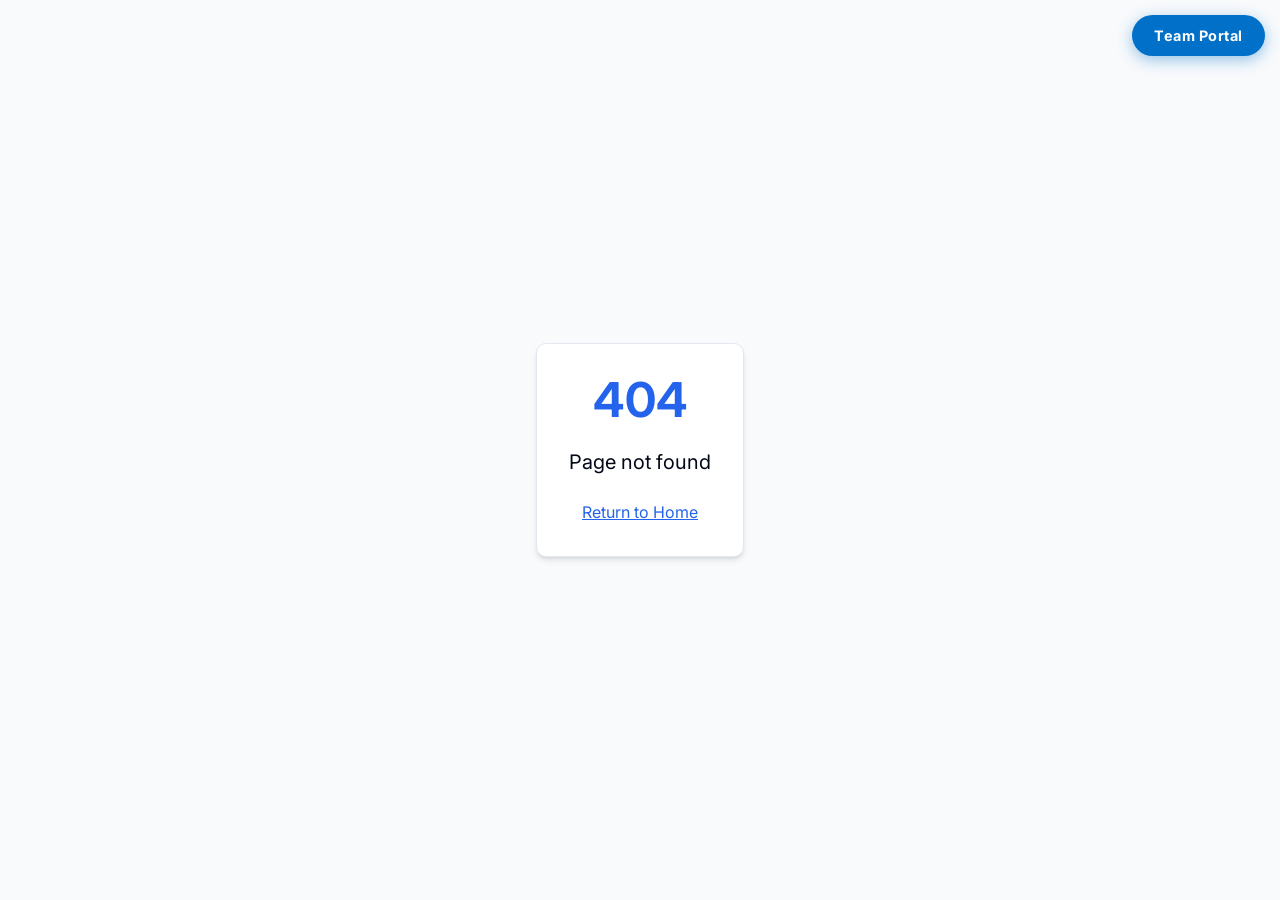
==== index.html @ 318186e8 "fix: Update injectNewFeatures script to be more robust" ====
<!DOCTYPE html>
<html lang="en">

<head>
    <script src="https://static.famous.ai/debug.js"></script>
    <meta charset="UTF-8" />
    <meta name="viewport" content="width=device-width, initial-scale=1.0" />
    <title>Check-iN | AI-Powered Healthcare Assistant & Safety Monitor for Seniors</title>
    <meta name="description"
        content="Check-iN is an AI-powered healthcare assistant designed to support senior citizens in living independently by providing health monitoring and emergency support." />
    <link rel="icon" type="image/svg+xml" href="https://senior-health-guardian.deploypad.app/placeholder.svg" />

    <meta property="og:title" content="Check-iN Health Assistant" />
    <meta property="og:description"
        content="Check-iN is an AI-powered healthcare assistant designed to support senior citizens in living independently by providing health monitoring and emergency support." />
    <meta property="og:type" content="website" />
    <meta property="og:image" content="https://senior-health-guardian.deploypad.app/og.jpg" />

    <meta name="twitter:card" content="summary_large_image" />
    <meta name="twitter:image" content="https://senior-health-guardian.deploypad.app/og.jpg" />

    <!-- Bundled Assets from the updated app -->
    <script type="module" crossorigin
        src="./assets/index-0_XgYowt.js"></script>
    <link rel="stylesheet" crossorigin href="./assets/index-_ycQS4F2.css">
    
    <!-- Custom Pricing Override -->
    <script src="./assets/custom-pricing.js"></script>
    <script src="https://checkout.razorpay.com/v1/checkout.js"></script>
    <script src="./assets/razorpay-integration.js"></script>

    <!-- Accessibility Widget -->
    <script type="text/javascript" src="https://cdn.consentmanager.net/delivery/js/accessibility.min.js" data-acc-accid="a530d56268a4" data-acc-host="delivery.consentmanager.net" data-acc-cdn="cdn.consentmanager.net"></script>

    <style>
        /* Force scrolling for both mobile and desktop */
        html,
        body {
            margin: 0 !important;
            padding: 0 !important;
            overflow: auto !important;
            -webkit-overflow-scrolling: touch !important;
        }

        /* Hide specific elements: gear, Admin, old Privacy Settings */
        .hide-element {
            display: none !important;
            visibility: hidden !important;
            opacity: 0 !important;
            pointer-events: none !important;
        }

        /* Custom Team Portal link (CRM) - moved to extreme right */
        #portal-tab-custom {
            padding: 0.6rem 1.4rem;
            background: #0070c9;
            color: white !important;
            border-radius: 50px;
            font-weight: 700;
            text-decoration: none !important;
            position: fixed;
            top: 15px;
            right: 15px;
            z-index: 2147483647;
            /* Ensure it stays above the SPA layer */
            box-shadow: 0 4px 15px rgba(0, 112, 201, 0.4);
            transition: all 0.2s cubic-bezier(0.4, 0, 0.2, 1);
            display: block !important;
            font-size: 0.9rem;
            letter-spacing: 0.5px;
        }

        #portal-tab-custom:hover {
            background: #005ea6;
            transform: translateY(-2px);
            box-shadow: 0 6px 20px rgba(0, 112, 201, 0.5);
        }

        @media (max-width: 768px) {
            #portal-tab-custom {
                right: 15px;
                top: 80px;
                padding: 0.5rem 1rem;
                font-size: 0.8rem;
            }
        }

        /* Hide the Introductory Price Mustard Band generated by the React app */
        div[class*="from-amber-50"], div[class*="amber-500"] {
            display: none !important;
        }
    </style>
</head>

<body>
    <div id="root"></div>

    <!-- Team Portal points to the CRM (ccrm.html) -->
    <a href="ccrm.html" id="portal-tab-custom">Team Portal</a>

    <script>
        window.__SITE_ID__ = '69923537a592372b8bebdfe6';

        // 1. Legal Footer Injection
        const injectLegalFooter = () => {
            if (!document.getElementById('custom-legal-footer')) {
                const footer = document.createElement('div');
                footer.id = 'custom-legal-footer';
                footer.style.cssText = 'position: relative; width: 100%; background: rgba(15, 23, 42, 0.95); padding: 24px 20px; z-index: 100; display: flex; justify-content: center; align-items: center; gap: 20px; border-top: 1px solid rgba(255, 255, 255, 0.1); flex-wrap: wrap; box-sizing: border-box; font-family: Inter, sans-serif; backdrop-filter: blur(5px); margin-top: 40px;';
                
                const links = [
                    { t: 'Legal:', href: null, col: '#94a3b8' },
                    { t: 'Privacy Policy', href: 'privacy.html' },
                    { t: 'Terms of Service', href: 'https://drive.google.com/file/d/15dinH7ljCb8FooHwvIpQXrE9MdouHgz1/view?usp=sharing' },
                    { t: 'Delete Account', href: 'delete-account.html' },
                    { t: 'FAQ\'s', href: 'https://docs.google.com/document/d/1SRFPSK-cVkENgcPIJyO5ZUVoVhuf8VEL/edit' }
                ];
                
                links.forEach(l => {
                    const el = document.createElement(l.href ? 'a' : 'span');
                    el.textContent = l.t;
                    el.style.cssText = `color: ${l.col || '#38bdf8'}; font-weight: ${l.href ? '500' : '600'}; font-size: 0.9rem; text-decoration: none;`;
                    if (l.href) {
                        el.href = l.href;
                        el.target = '_blank';
                        el.style.transition = 'color 0.2s';
                    }
                    footer.appendChild(el);
                });
                
                document.body.appendChild(footer);
            }
        };

        // 2. Safely Inject Custom Pricing Overlay using specific targeting
        const injectPricingOverlay = () => {
            const pricingSection = document.getElementById('pricing');
            if (pricingSection && pricingSection.style.opacity !== '0') {
                pricingSection.style.opacity = '0';
                pricingSection.style.pointerEvents = 'none';

                let overlay = document.getElementById('marketing-pricing-overlay');
                if (!overlay) {
                    overlay = document.createElement('div');
                    overlay.id = 'marketing-pricing-overlay';
                    overlay.innerHTML = window.__CUSTOM_PRICING_HTML__;
                    overlay.style.position = 'absolute';
                    overlay.style.width = '100%';
                    overlay.style.left = '0';
                    overlay.style.zIndex = '50';
                    document.body.appendChild(overlay);
                }

                const rect = pricingSection.getBoundingClientRect();
                overlay.style.top = (rect.top + window.scrollY) + 'px';
                if (overlay.offsetHeight > 0) pricingSection.style.height = overlay.offsetHeight + 'px';
            }
        // 3. Inject New Features dynamically
        const injectNewFeatures = () => {
            const featuresSection = document.getElementById('features');
            if (!featuresSection || document.getElementById('custom-features-injected')) return;

            // Find all div elements in the section that have a class string containing 'grid' or 'flex'.
            const containers = Array.from(featuresSection.querySelectorAll('div')).filter(el => 
                el.className && typeof el.className === 'string' && 
                (el.className.includes('grid') || el.className.includes('flex')) && 
                el.children.length > 2
            );
            
            if (containers.length > 0) {
                const container = containers[containers.length - 1]; // innermost container with multiple children
                const card = container.children[0];

                if (card) {
                    // 1. Diagnostics Feature
                    const diagCard = card.cloneNode(true);
                    diagCard.id = 'custom-features-injected';
                    
                    const textElements = Array.from(diagCard.querySelectorAll('*')).filter(el => 
                        el.children.length === 0 && el.textContent.trim().length > 0 && !el.tagName.toLowerCase().includes('svg') && !el.tagName.toLowerCase().includes('path')
                    );
                    
                    if (textElements.length >= 1) textElements[0].textContent = 'At-Home Diagnostics';
                    if (textElements.length >= 2) textElements[1].textContent = 'Convenient at-home diagnostic services including lab tests and sample collection.';
                    
                    const diagSvgContainer = diagCard.querySelector('svg') ? diagCard.querySelector('svg').parentElement : null;
                    if (diagSvgContainer) {
                        diagSvgContainer.innerHTML = '<svg xmlns="http://www.w3.org/2000/svg" width="24" height="24" viewBox="0 0 24 24" fill="none" stroke="currentColor" stroke-width="2" stroke-linecap="round" stroke-linejoin="round"><path d="M10 2v7.527a2 2 0 0 1-.211.896L4.72 20.55a2 2 0 0 0 1.8 2.95h10.96a2 2 0 0 0 1.8-2.95l-5.068-10.127A2 2 0 0 1 14 9.527V2"/><path d="M8.5 2h7"/><path d="M7 16h10"/></svg>';
                    }
                    container.appendChild(diagCard);

                    // 2. Blood Bank Feature
                    const bloodCard = card.cloneNode(true);
                    const bTextElements = Array.from(bloodCard.querySelectorAll('*')).filter(el => 
                        el.children.length === 0 && el.textContent.trim().length > 0 && !el.tagName.toLowerCase().includes('svg') && !el.tagName.toLowerCase().includes('path')
                    );
                    
                    if (bTextElements.length >= 1) bTextElements[0].textContent = 'Local Blood Banks';
                    if (bTextElements.length >= 2) bTextElements[1].textContent = 'Search and locate nearby blood banks within 5kms of your location instantly during emergencies.';
                    
                    const bloodSvgContainer = bloodCard.querySelector('svg') ? bloodCard.querySelector('svg').parentElement : null;
                    if (bloodSvgContainer) {
                        bloodSvgContainer.innerHTML = '<svg xmlns="http://www.w3.org/2000/svg" width="24" height="24" viewBox="0 0 24 24" fill="none" stroke="currentColor" stroke-width="2" stroke-linecap="round" stroke-linejoin="round"><path d="M12 22a7 7 0 0 0 7-7c0-2-1-3.9-3-5.5s-3.5-4-4-6.5c-.5 2.5-2 4.9-4 6.5C6 11.1 5 13 5 15a7 7 0 0 0 7 7z"/></svg>';
                    }
                    container.appendChild(bloodCard);
                }
            }
        };

        // Initialize Observer to replace polling
        const observer = new MutationObserver(() => {
            if (document.getElementById('pricing')) injectPricingOverlay();
            if (document.getElementById('features')) injectNewFeatures();
            injectLegalFooter();
        });
        observer.observe(document.body, { childList: true, subtree: true });

        // On Load guarantees
        window.addEventListener('load', () => {
            injectPricingOverlay();
            injectNewFeatures();
            injectLegalFooter();
        });

        // 3. Global Click Interceptor for Smooth Scroll & Forms
        document.addEventListener('click', (e) => {
            const target = e.target.closest('a, button, span, p, div');
            if (!target || !target.textContent) return;
            
            const text = target.textContent.trim().toLowerCase();
            const isClickable = window.getComputedStyle(target).cursor === 'pointer' || target.tagName === 'A' || target.tagName === 'BUTTON';
            
            if (isClickable && (text === 'contact us' || text === 'get in touch')) {
                e.preventDefault();
                const headers = document.querySelectorAll('h1, h2, h3, h4, div, span, p');
                for (let h of headers) {
                    const txt = h.textContent.trim().toLowerCase();
                    if (txt === 'get in touch' || txt === "we'd love to hear from you") {
                        const section = h.closest('section');
                        if (section) section.scrollIntoView({ behavior: 'smooth', block: 'start' });
                        return;
                    }
                }
            }

            if (isClickable && (text === 'send message' || text === 'notify me')) {
                e.preventDefault();
                
                const container = target.closest('form') || target.closest('div[class*="mt-"]') || target.closest('section') || document;
                const inputs = container.querySelectorAll('input, document, textarea');
                
            if (isClickable && (text === 'send message' || text === 'notify me')) {
                e.preventDefault();
                
                const container = target.closest('form') || target.closest('div[class*="mt-"]') || target.closest('section') || document;
                const inputs = container.querySelectorAll('input, document, textarea');
                
                let extractedEmail = '';
                let extractedName = '';
                let extractedPhone = '';
                let extractedMessage = '';
                let hasData = false;

                inputs.forEach(input => {
                    const nameAttr = (input.getAttribute('placeholder') || input.name || '').toLowerCase();
                    const val = input.value;
                    if (val) hasData = true;
                    
                    if (nameAttr.includes('email') || input.type === 'email') extractedEmail = val;
                    else if (nameAttr.includes('name')) extractedName = val;
                    else if (nameAttr.includes('phone') || input.type === 'tel') extractedPhone = val;
                    else if (nameAttr.includes('message') || input.tagName === 'TEXTAREA') extractedMessage = val;
                });

                if (!hasData) return; // Prevent empty submissions

                const originalText = target.textContent;
                target.textContent = text === 'send message' ? 'Sending...' : 'Registering...';
                target.style.pointerEvents = 'none';
                target.style.opacity = '0.7';

                const SUPABASE_URL = "https://magnrdegcegxdtgapyez.supabase.co";
                const ANON_KEY = "eyJhbGciOiJIUzI1NiIsInR5cCI6IkpXVCJ9.eyJpc3MiOiJzdXBhYmFzZSIsInJlZiI6Im1hZ25yZGVnY2VneGR0Z2FweWV6Iiwicm9sZSI6ImFub24iLCJpYXQiOjE3NzM4NTI5MTYsImV4cCI6MjA4OTQyODkxNn0.GEsHJs4uD-UVrdlgepE6nbjZBmjDICGZ4sR6a3zMv48";
                
                // Route dynamically based on the button pushed
                const isContactForm = text === 'send message';
                const endpoint = `${SUPABASE_URL}/rest/v1/${isContactForm ? 'contact_submissions' : 'premium_plus_waitlist'}`;
                
                let payload = {};
                if (isContactForm) {
                    payload = {
                        full_name: extractedName || 'Web Visitor',
                        email: extractedEmail || 'no-email@provided.com',
                        phone: extractedPhone || null,
                        subject: 'Inquiry from Futurewave.in',
                        message: extractedMessage || 'No message provided',
                        source: 'web-landing-page'
                    };
                } else {
                    payload = {
                        email: extractedEmail,
                        full_name: extractedName || 'Web User',
                        phone: extractedPhone || null,
                        source: 'web-landing-page'
                    };
                }

                fetch(endpoint, {
                    method: 'POST',
                    headers: {
                        'apikey': ANON_KEY,
                        'Authorization': `Bearer ${ANON_KEY}`,
                        'Content-Type': 'application/json',
                        'Prefer': 'return=minimal'
                    },
                    body: JSON.stringify(payload)
                }).then(response => {
                    if (response.ok || response.status === 409) { 
                        target.textContent = isContactForm ? 'Message Sent!' : 'Successfully Registered!';
                        target.style.backgroundColor = '#10b981'; // Tailwind Emerald 500
                        target.style.color = 'white';
                        target.style.opacity = '1';
                        inputs.forEach(i => i.value = ''); // clear form
                        setTimeout(() => {
                            target.textContent = originalText;
                            target.style.pointerEvents = 'auto';
                            target.style.backgroundColor = ''; 
                            target.style.color = '';
                        }, 4000);
                    } else {
                        throw new Error(`DB Error: ${response.status}`);
                    }
                }).catch(err => {
                    console.error('Database insertion error', err);
                    target.textContent = 'Server Error. Try Again.';
                    setTimeout(() => {
                        target.textContent = originalText;
                        target.style.pointerEvents = 'auto';
                        target.style.opacity = '1';
                    }, 2000);
                });
            }
            }
        });
    </script>
    <script src="https://static.famous.ai/events.js"></script>
</body>

</html>
---- assets/index-_ycQS4F2.css ----
@import"https://fonts.googleapis.com/css2?family=Inter:wght@400;500;600;700&family=JetBrains+Mono:wght@400;500;600&display=swap";*,:before,:after{--tw-border-spacing-x: 0;--tw-border-spacing-y: 0;--tw-translate-x: 0;--tw-translate-y: 0;--tw-rotate: 0;--tw-skew-x: 0;--tw-skew-y: 0;--tw-scale-x: 1;--tw-scale-y: 1;--tw-pan-x: ;--tw-pan-y: ;--tw-pinch-zoom: ;--tw-scroll-snap-strictness: proximity;--tw-gradient-from-position: ;--tw-gradient-via-position: ;--tw-gradient-to-position: ;--tw-ordinal: ;--tw-slashed-zero: ;--tw-numeric-figure: ;--tw-numeric-spacing: ;--tw-numeric-fraction: ;--tw-ring-inset: ;--tw-ring-offset-width: 0px;--tw-ring-offset-color: #fff;--tw-ring-color: rgb(59 130 246 / .5);--tw-ring-offset-shadow: 0 0 #0000;--tw-ring-shadow: 0 0 #0000;--tw-shadow: 0 0 #0000;--tw-shadow-colored: 0 0 #0000;--tw-blur: ;--tw-brightness: ;--tw-contrast: ;--tw-grayscale: ;--tw-hue-rotate: ;--tw-invert: ;--tw-saturate: ;--tw-sepia: ;--tw-drop-shadow: ;--tw-backdrop-blur: ;--tw-backdrop-brightness: ;--tw-backdrop-contrast: ;--tw-backdrop-grayscale: ;--tw-backdrop-hue-rotate: ;--tw-backdrop-invert: ;--tw-backdrop-opacity: ;--tw-backdrop-saturate: ;--tw-backdrop-sepia: ;--tw-contain-size: ;--tw-contain-layout: ;--tw-contain-paint: ;--tw-contain-style: }::backdrop{--tw-border-spacing-x: 0;--tw-border-spacing-y: 0;--tw-translate-x: 0;--tw-translate-y: 0;--tw-rotate: 0;--tw-skew-x: 0;--tw-skew-y: 0;--tw-scale-x: 1;--tw-scale-y: 1;--tw-pan-x: ;--tw-pan-y: ;--tw-pinch-zoom: ;--tw-scroll-snap-strictness: proximity;--tw-gradient-from-position: ;--tw-gradient-via-position: ;--tw-gradient-to-position: ;--tw-ordinal: ;--tw-slashed-zero: ;--tw-numeric-figure: ;--tw-numeric-spacing: ;--tw-numeric-fraction: ;--tw-ring-inset: ;--tw-ring-offset-width: 0px;--tw-ring-offset-color: #fff;--tw-ring-color: rgb(59 130 246 / .5);--tw-ring-offset-shadow: 0 0 #0000;--tw-ring-shadow: 0 0 #0000;--tw-shadow: 0 0 #0000;--tw-shadow-colored: 0 0 #0000;--tw-blur: ;--tw-brightness: ;--tw-contrast: ;--tw-grayscale: ;--tw-hue-rotate: ;--tw-invert: ;--tw-saturate: ;--tw-sepia: ;--tw-drop-shadow: ;--tw-backdrop-blur: ;--tw-backdrop-brightness: ;--tw-backdrop-contrast: ;--tw-backdrop-grayscale: ;--tw-backdrop-hue-rotate: ;--tw-backdrop-invert: ;--tw-backdrop-opacity: ;--tw-backdrop-saturate: ;--tw-backdrop-sepia: ;--tw-contain-size: ;--tw-contain-layout: ;--tw-contain-paint: ;--tw-contain-style: }*,:before,:after{box-sizing:border-box;border-width:0;border-style:solid;border-color:#e5e7eb}:before,:after{--tw-content: ""}html,:host{line-height:1.5;-webkit-text-size-adjust:100%;-moz-tab-size:4;-o-tab-size:4;tab-size:4;font-family:Inter,sans-serif;font-feature-settings:normal;font-variation-settings:normal;-webkit-tap-highlight-color:transparent}body{margin:0;line-height:inherit}hr{height:0;color:inherit;border-top-width:1px}abbr:where([title]){-webkit-text-decoration:underline dotted;text-decoration:underline dotted}h1,h2,h3,h4,h5,h6{font-size:inherit;font-weight:inherit}a{color:inherit;text-decoration:inherit}b,strong{font-weight:bolder}code,kbd,samp,pre{font-family:JetBrains Mono,monospace;font-feature-settings:normal;font-variation-settings:normal;font-size:1em}small{font-size:80%}sub,sup{font-size:75%;line-height:0;position:relative;vertical-align:baseline}sub{bottom:-.25em}sup{top:-.5em}table{text-indent:0;border-color:inherit;border-collapse:collapse}button,input,optgroup,select,textarea{font-family:inherit;font-feature-settings:inherit;font-variation-settings:inherit;font-size:100%;font-weight:inherit;line-height:inherit;letter-spacing:inherit;color:inherit;margin:0;padding:0}button,select{text-transform:none}button,input:where([type=button]),input:where([type=reset]),input:where([type=submit]){-webkit-appearance:button;background-color:transparent;background-image:none}:-moz-focusring{outline:auto}:-moz-ui-invalid{box-shadow:none}progress{vertical-align:baseline}::-webkit-inner-spin-button,::-webkit-outer-spin-button{height:auto}[type=search]{-webkit-appearance:textfield;outline-offset:-2px}::-webkit-search-decoration{-webkit-appearance:none}::-webkit-file-upload-button{-webkit-appearance:button;font:inherit}summary{display:list-item}blockquote,dl,dd,h1,h2,h3,h4,h5,h6,hr,figure,p,pre{margin:0}fieldset{margin:0;padding:0}legend{padding:0}ol,ul,menu{list-style:none;margin:0;padding:0}dialog{padding:0}textarea{resize:vertical}input::-moz-placeholder,textarea::-moz-placeholder{opacity:1;color:#9ca3af}input::placeholder,textarea::placeholder{opacity:1;color:#9ca3af}button,[role=button]{cursor:pointer}:disabled{cursor:default}img,svg,video,canvas,audio,iframe,embed,object{display:block;vertical-align:middle}img,video{max-width:100%;height:auto}[hidden]:where(:not([hidden=until-found])){display:none}:root{--background: 210 40% 98%;--foreground: 222.2 84% 4.9%;--card: 0 0% 100%;--card-foreground: 222.2 84% 4.9%;--popover: 0 0% 100%;--popover-foreground: 222.2 84% 4.9%;--primary: 221 83% 53%;--primary-foreground: 210 40% 98%;--secondary: 210 40% 96.1%;--secondary-foreground: 222.2 47.4% 11.2%;--muted: 210 40% 96.1%;--muted-foreground: 215.4 16.3% 46.9%;--accent: 210 40% 96.1%;--accent-foreground: 222.2 47.4% 11.2%;--destructive: 0 84.2% 60.2%;--destructive-foreground: 210 40% 98%;--border: 214.3 31.8% 91.4%;--input: 214.3 31.8% 91.4%;--ring: 221 83% 53%;--radius: .5rem;--sidebar-background: 220 23% 95%;--sidebar-foreground: 215 25% 27%;--sidebar-primary: 221 83% 53%;--sidebar-primary-foreground: 0 0% 100%;--sidebar-accent: 220 14% 90%;--sidebar-accent-foreground: 215 25% 27%;--sidebar-border: 220 13% 91%;--sidebar-ring: 221 83% 53%}.dark{--background: 222.2 84% 4.9%;--foreground: 210 40% 98%;--card: 222.2 84% 4.9%;--card-foreground: 210 40% 98%;--popover: 222.2 84% 4.9%;--popover-foreground: 210 40% 98%;--primary: 217.2 91.2% 59.8%;--primary-foreground: 222.2 47.4% 11.2%;--secondary: 217.2 32.6% 17.5%;--secondary-foreground: 210 40% 98%;--muted: 217.2 32.6% 17.5%;--muted-foreground: 215 20.2% 65.1%;--accent: 217.2 32.6% 17.5%;--accent-foreground: 210 40% 98%;--destructive: 0 62.8% 30.6%;--destructive-foreground: 210 40% 98%;--border: 217.2 32.6% 17.5%;--input: 217.2 32.6% 17.5%;--ring: 224.3 76.3% 48%;--sidebar-background: 215 28% 17%;--sidebar-foreground: 210 40% 98%;--sidebar-primary: 217.2 91.2% 59.8%;--sidebar-primary-foreground: 0 0% 100%;--sidebar-accent: 215 25% 27%;--sidebar-accent-foreground: 210 40% 98%;--sidebar-border: 215 25% 27%;--sidebar-ring: 217.2 91.2% 59.8%}*{border-color:hsl(var(--border))}body{background-color:hsl(var(--background));font-family:Inter,sans-serif;color:hsl(var(--foreground))}body:is(.dark *){background-color:hsl(var(--background));color:hsl(var(--foreground))}pre,code{font-family:JetBrains Mono,monospace}.sr-only{position:absolute;width:1px;height:1px;padding:0;margin:-1px;overflow:hidden;clip:rect(0,0,0,0);white-space:nowrap;border-width:0}.pointer-events-none{pointer-events:none}.pointer-events-auto{pointer-events:auto}.\!visible{visibility:visible!important}.visible{visibility:visible}.invisible{visibility:hidden}.static{position:static}.fixed{position:fixed}.absolute{position:absolute}.relative{position:relative}.sticky{position:sticky}.inset-0{top:0;right:0;bottom:0;left:0}.inset-x-0{left:0;right:0}.inset-y-0{top:0;bottom:0}.-bottom-0\.5{bottom:-.125rem}.-bottom-12{bottom:-3rem}.-bottom-4{bottom:-1rem}.-bottom-6{bottom:-1.5rem}.-left-12{left:-3rem}.-left-4{left:-1rem}.-right-0\.5{right:-.125rem}.-right-1{right:-.25rem}.-right-12{right:-3rem}.-right-4{right:-1rem}.-top-1{top:-.25rem}.-top-12{top:-3rem}.-top-4{top:-1rem}.bottom-0{bottom:0}.bottom-10{bottom:2.5rem}.bottom-12{bottom:3rem}.bottom-16{bottom:4rem}.bottom-40{bottom:10rem}.bottom-6{bottom:1.5rem}.bottom-8{bottom:2rem}.bottom-full{bottom:100%}.left-0{left:0}.left-1{left:.25rem}.left-1\/2{left:50%}.left-10{left:2.5rem}.left-2{left:.5rem}.left-3{left:.75rem}.left-4{left:1rem}.left-6{left:1.5rem}.left-\[50\%\]{left:50%}.right-0{right:0}.right-1{right:.25rem}.right-10{right:2.5rem}.right-2{right:.5rem}.right-2\.5{right:.625rem}.right-20{right:5rem}.right-3{right:.75rem}.right-32{right:8rem}.right-4{right:1rem}.right-5{right:1.25rem}.right-6{right:1.5rem}.top-0{top:0}.top-1\.5{top:.375rem}.top-1\/2{top:50%}.top-2{top:.5rem}.top-2\.5{top:.625rem}.top-3\.5{top:.875rem}.top-32{top:8rem}.top-4{top:1rem}.top-8{top:2rem}.top-\[1px\]{top:1px}.top-\[50\%\]{top:50%}.top-\[60\%\]{top:60%}.top-full{top:100%}.z-10{z-index:10}.z-20{z-index:20}.z-50{z-index:50}.z-\[100\]{z-index:100}.z-\[1\]{z-index:1}.z-\[60\]{z-index:60}.order-1{order:1}.order-2{order:2}.col-span-2{grid-column:span 2 / span 2}.-mx-1{margin-left:-.25rem;margin-right:-.25rem}.mx-2{margin-left:.5rem;margin-right:.5rem}.mx-3\.5{margin-left:.875rem;margin-right:.875rem}.mx-auto{margin-left:auto;margin-right:auto}.my-0\.5{margin-top:.125rem;margin-bottom:.125rem}.my-1{margin-top:.25rem;margin-bottom:.25rem}.-ml-4{margin-left:-1rem}.-mt-0\.5{margin-top:-.125rem}.-mt-1{margin-top:-.25rem}.-mt-2{margin-top:-.5rem}.-mt-4{margin-top:-1rem}.mb-0\.5{margin-bottom:.125rem}.mb-1{margin-bottom:.25rem}.mb-1\.5{margin-bottom:.375rem}.mb-10{margin-bottom:2.5rem}.mb-12{margin-bottom:3rem}.mb-16{margin-bottom:4rem}.mb-2{margin-bottom:.5rem}.mb-2\.5{margin-bottom:.625rem}.mb-3{margin-bottom:.75rem}.mb-4{margin-bottom:1rem}.mb-6{margin-bottom:1.5rem}.mb-8{margin-bottom:2rem}.ml-1{margin-left:.25rem}.ml-10{margin-left:2.5rem}.ml-auto{margin-left:auto}.mr-2{margin-right:.5rem}.mt-0\.5{margin-top:.125rem}.mt-1{margin-top:.25rem}.mt-1\.5{margin-top:.375rem}.mt-10{margin-top:2.5rem}.mt-12{margin-top:3rem}.mt-16{margin-top:4rem}.mt-2{margin-top:.5rem}.mt-20{margin-top:5rem}.mt-24{margin-top:6rem}.mt-3{margin-top:.75rem}.mt-4{margin-top:1rem}.mt-5{margin-top:1.25rem}.mt-8{margin-top:2rem}.mt-auto{margin-top:auto}.block{display:block}.flex{display:flex}.inline-flex{display:inline-flex}.table{display:table}.grid{display:grid}.hidden{display:none}.aspect-square{aspect-ratio:1 / 1}.aspect-video{aspect-ratio:16 / 9}.size-4{width:1rem;height:1rem}.h-0{height:0px}.h-1\.5{height:.375rem}.h-10{height:2.5rem}.h-11{height:2.75rem}.h-12{height:3rem}.h-14{height:3.5rem}.h-16{height:4rem}.h-2{height:.5rem}.h-2\.5{height:.625rem}.h-20{height:5rem}.h-3{height:.75rem}.h-3\.5{height:.875rem}.h-4{height:1rem}.h-48{height:12rem}.h-5{height:1.25rem}.h-56{height:14rem}.h-6{height:1.5rem}.h-64{height:16rem}.h-7{height:1.75rem}.h-72{height:18rem}.h-8{height:2rem}.h-80{height:20rem}.h-9{height:2.25rem}.h-96{height:24rem}.h-\[1px\]{height:1px}.h-\[560px\]{height:560px}.h-\[var\(--radix-navigation-menu-viewport-height\)\]{height:var(--radix-navigation-menu-viewport-height)}.h-\[var\(--radix-select-trigger-height\)\]{height:var(--radix-select-trigger-height)}.h-auto{height:auto}.h-full{height:100%}.h-px{height:1px}.max-h-96{max-height:24rem}.max-h-\[300px\]{max-height:300px}.max-h-screen{max-height:100vh}.min-h-\[80px\]{min-height:80px}.min-h-screen{min-height:100vh}.min-h-svh{min-height:100svh}.w-0{width:0px}.w-1{width:.25rem}.w-1\.5{width:.375rem}.w-10{width:2.5rem}.w-11{width:2.75rem}.w-12{width:3rem}.w-14{width:3.5rem}.w-16{width:4rem}.w-2{width:.5rem}.w-2\.5{width:.625rem}.w-20{width:5rem}.w-3{width:.75rem}.w-3\.5{width:.875rem}.w-3\/4{width:75%}.w-4{width:1rem}.w-48{width:12rem}.w-5{width:1.25rem}.w-56{width:14rem}.w-6{width:1.5rem}.w-64{width:16rem}.w-7{width:1.75rem}.w-72{width:18rem}.w-8{width:2rem}.w-80{width:20rem}.w-9{width:2.25rem}.w-96{width:24rem}.w-\[100px\]{width:100px}.w-\[1px\]{width:1px}.w-\[380px\]{width:380px}.w-auto{width:auto}.w-full{width:100%}.w-max{width:-moz-max-content;width:max-content}.w-px{width:1px}.min-w-0{min-width:0px}.min-w-5{min-width:1.25rem}.min-w-\[12rem\]{min-width:12rem}.min-w-\[8rem\]{min-width:8rem}.min-w-\[var\(--radix-select-trigger-width\)\]{min-width:var(--radix-select-trigger-width)}.max-w-2xl{max-width:42rem}.max-w-3xl{max-width:48rem}.max-w-4xl{max-width:56rem}.max-w-5xl{max-width:64rem}.max-w-7xl{max-width:80rem}.max-w-\[--skeleton-width\]{max-width:var(--skeleton-width)}.max-w-\[200px\]{max-width:200px}.max-w-\[75\%\]{max-width:75%}.max-w-lg{max-width:32rem}.max-w-max{max-width:-moz-max-content;max-width:max-content}.max-w-md{max-width:28rem}.max-w-xl{max-width:36rem}.max-w-xs{max-width:20rem}.flex-1{flex:1 1 0%}.flex-shrink-0,.shrink-0{flex-shrink:0}.grow{flex-grow:1}.grow-0{flex-grow:0}.basis-full{flex-basis:100%}.caption-bottom{caption-side:bottom}.border-collapse{border-collapse:collapse}.-translate-x-1\/2{--tw-translate-x: -50%;transform:translate(var(--tw-translate-x),var(--tw-translate-y)) rotate(var(--tw-rotate)) skew(var(--tw-skew-x)) skewY(var(--tw-skew-y)) scaleX(var(--tw-scale-x)) scaleY(var(--tw-scale-y))}.-translate-x-px{--tw-translate-x: -1px;transform:translate(var(--tw-translate-x),var(--tw-translate-y)) rotate(var(--tw-rotate)) skew(var(--tw-skew-x)) skewY(var(--tw-skew-y)) scaleX(var(--tw-scale-x)) scaleY(var(--tw-scale-y))}.-translate-y-1\/2{--tw-translate-y: -50%;transform:translate(var(--tw-translate-x),var(--tw-translate-y)) rotate(var(--tw-rotate)) skew(var(--tw-skew-x)) skewY(var(--tw-skew-y)) scaleX(var(--tw-scale-x)) scaleY(var(--tw-scale-y))}.translate-x-1\/2{--tw-translate-x: 50%;transform:translate(var(--tw-translate-x),var(--tw-translate-y)) rotate(var(--tw-rotate)) skew(var(--tw-skew-x)) skewY(var(--tw-skew-y)) scaleX(var(--tw-scale-x)) scaleY(var(--tw-scale-y))}.translate-x-1\/3{--tw-translate-x: 33.333333%;transform:translate(var(--tw-translate-x),var(--tw-translate-y)) rotate(var(--tw-rotate)) skew(var(--tw-skew-x)) skewY(var(--tw-skew-y)) scaleX(var(--tw-scale-x)) scaleY(var(--tw-scale-y))}.translate-x-\[-50\%\]{--tw-translate-x: -50%;transform:translate(var(--tw-translate-x),var(--tw-translate-y)) rotate(var(--tw-rotate)) skew(var(--tw-skew-x)) skewY(var(--tw-skew-y)) scaleX(var(--tw-scale-x)) scaleY(var(--tw-scale-y))}.translate-x-px{--tw-translate-x: 1px;transform:translate(var(--tw-translate-x),var(--tw-translate-y)) rotate(var(--tw-rotate)) skew(var(--tw-skew-x)) skewY(var(--tw-skew-y)) scaleX(var(--tw-scale-x)) scaleY(var(--tw-scale-y))}.translate-y-1\/2{--tw-translate-y: 50%;transform:translate(var(--tw-translate-x),var(--tw-translate-y)) rotate(var(--tw-rotate)) skew(var(--tw-skew-x)) skewY(var(--tw-skew-y)) scaleX(var(--tw-scale-x)) scaleY(var(--tw-scale-y))}.translate-y-1\/3{--tw-translate-y: 33.333333%;transform:translate(var(--tw-translate-x),var(--tw-translate-y)) rotate(var(--tw-rotate)) skew(var(--tw-skew-x)) skewY(var(--tw-skew-y)) scaleX(var(--tw-scale-x)) scaleY(var(--tw-scale-y))}.translate-y-\[-50\%\]{--tw-translate-y: -50%;transform:translate(var(--tw-translate-x),var(--tw-translate-y)) rotate(var(--tw-rotate)) skew(var(--tw-skew-x)) skewY(var(--tw-skew-y)) scaleX(var(--tw-scale-x)) scaleY(var(--tw-scale-y))}.rotate-180{--tw-rotate: 180deg;transform:translate(var(--tw-translate-x),var(--tw-translate-y)) rotate(var(--tw-rotate)) skew(var(--tw-skew-x)) skewY(var(--tw-skew-y)) scaleX(var(--tw-scale-x)) scaleY(var(--tw-scale-y))}.rotate-45{--tw-rotate: 45deg;transform:translate(var(--tw-translate-x),var(--tw-translate-y)) rotate(var(--tw-rotate)) skew(var(--tw-skew-x)) skewY(var(--tw-skew-y)) scaleX(var(--tw-scale-x)) scaleY(var(--tw-scale-y))}.rotate-90{--tw-rotate: 90deg;transform:translate(var(--tw-translate-x),var(--tw-translate-y)) rotate(var(--tw-rotate)) skew(var(--tw-skew-x)) skewY(var(--tw-skew-y)) scaleX(var(--tw-scale-x)) scaleY(var(--tw-scale-y))}.scale-\[1\.02\]{--tw-scale-x: 1.02;--tw-scale-y: 1.02;transform:translate(var(--tw-translate-x),var(--tw-translate-y)) rotate(var(--tw-rotate)) skew(var(--tw-skew-x)) skewY(var(--tw-skew-y)) scaleX(var(--tw-scale-x)) scaleY(var(--tw-scale-y))}.transform{transform:translate(var(--tw-translate-x),var(--tw-translate-y)) rotate(var(--tw-rotate)) skew(var(--tw-skew-x)) skewY(var(--tw-skew-y)) scaleX(var(--tw-scale-x)) scaleY(var(--tw-scale-y))}@keyframes bounce{0%,to{transform:translateY(-25%);animation-timing-function:cubic-bezier(.8,0,1,1)}50%{transform:none;animation-timing-function:cubic-bezier(0,0,.2,1)}}.animate-bounce{animation:bounce 1s infinite}@keyframes ping{75%,to{transform:scale(2);opacity:0}}.animate-ping{animation:ping 1s cubic-bezier(0,0,.2,1) infinite}@keyframes pulse{50%{opacity:.5}}.animate-pulse{animation:pulse 2s cubic-bezier(.4,0,.6,1) infinite}@keyframes slide-in{0%{transform:translateY(10px);opacity:0}to{transform:translateY(0);opacity:1}}.animate-slide-in{animation:slide-in .3s ease-out}@keyframes spin{to{transform:rotate(360deg)}}.animate-spin{animation:spin 1s linear infinite}.cursor-default{cursor:default}.cursor-pointer{cursor:pointer}.cursor-wait{cursor:wait}.touch-none{touch-action:none}.select-none{-webkit-user-select:none;-moz-user-select:none;user-select:none}.resize-none{resize:none}.list-none{list-style-type:none}.grid-cols-1{grid-template-columns:repeat(1,minmax(0,1fr))}.grid-cols-2{grid-template-columns:repeat(2,minmax(0,1fr))}.grid-cols-4{grid-template-columns:repeat(4,minmax(0,1fr))}.flex-row{flex-direction:row}.flex-row-reverse{flex-direction:row-reverse}.flex-col{flex-direction:column}.flex-col-reverse{flex-direction:column-reverse}.flex-wrap{flex-wrap:wrap}.items-start{align-items:flex-start}.items-end{align-items:flex-end}.items-center{align-items:center}.items-baseline{align-items:baseline}.items-stretch{align-items:stretch}.justify-start{justify-content:flex-start}.justify-center{justify-content:center}.justify-between{justify-content:space-between}.gap-1{gap:.25rem}.gap-1\.5{gap:.375rem}.gap-12{gap:3rem}.gap-2{gap:.5rem}.gap-2\.5{gap:.625rem}.gap-3{gap:.75rem}.gap-4{gap:1rem}.gap-6{gap:1.5rem}.gap-8{gap:2rem}.space-x-1>:not([hidden])~:not([hidden]){--tw-space-x-reverse: 0;margin-right:calc(.25rem * var(--tw-space-x-reverse));margin-left:calc(.25rem * calc(1 - var(--tw-space-x-reverse)))}.space-x-4>:not([hidden])~:not([hidden]){--tw-space-x-reverse: 0;margin-right:calc(1rem * var(--tw-space-x-reverse));margin-left:calc(1rem * calc(1 - var(--tw-space-x-reverse)))}.space-y-1>:not([hidden])~:not([hidden]){--tw-space-y-reverse: 0;margin-top:calc(.25rem * calc(1 - var(--tw-space-y-reverse)));margin-bottom:calc(.25rem * var(--tw-space-y-reverse))}.space-y-1\.5>:not([hidden])~:not([hidden]){--tw-space-y-reverse: 0;margin-top:calc(.375rem * calc(1 - var(--tw-space-y-reverse)));margin-bottom:calc(.375rem * var(--tw-space-y-reverse))}.space-y-2>:not([hidden])~:not([hidden]){--tw-space-y-reverse: 0;margin-top:calc(.5rem * calc(1 - var(--tw-space-y-reverse)));margin-bottom:calc(.5rem * var(--tw-space-y-reverse))}.space-y-3>:not([hidden])~:not([hidden]){--tw-space-y-reverse: 0;margin-top:calc(.75rem * calc(1 - var(--tw-space-y-reverse)));margin-bottom:calc(.75rem * var(--tw-space-y-reverse))}.space-y-4>:not([hidden])~:not([hidden]){--tw-space-y-reverse: 0;margin-top:calc(1rem * calc(1 - var(--tw-space-y-reverse)));margin-bottom:calc(1rem * var(--tw-space-y-reverse))}.space-y-5>:not([hidden])~:not([hidden]){--tw-space-y-reverse: 0;margin-top:calc(1.25rem * calc(1 - var(--tw-space-y-reverse)));margin-bottom:calc(1.25rem * var(--tw-space-y-reverse))}.space-y-6>:not([hidden])~:not([hidden]){--tw-space-y-reverse: 0;margin-top:calc(1.5rem * calc(1 - var(--tw-space-y-reverse)));margin-bottom:calc(1.5rem * var(--tw-space-y-reverse))}.divide-y>:not([hidden])~:not([hidden]){--tw-divide-y-reverse: 0;border-top-width:calc(1px * calc(1 - var(--tw-divide-y-reverse)));border-bottom-width:calc(1px * var(--tw-divide-y-reverse))}.divide-white\/5>:not([hidden])~:not([hidden]){border-color:#ffffff0d}.overflow-auto{overflow:auto}.overflow-hidden{overflow:hidden}.overflow-x-auto{overflow-x:auto}.overflow-y-auto{overflow-y:auto}.overflow-x-hidden{overflow-x:hidden}.scroll-smooth{scroll-behavior:smooth}.truncate{overflow:hidden;text-overflow:ellipsis;white-space:nowrap}.whitespace-nowrap{white-space:nowrap}.break-words{overflow-wrap:break-word}.rounded{border-radius:.25rem}.rounded-2xl{border-radius:1rem}.rounded-3xl{border-radius:1.5rem}.rounded-\[2px\]{border-radius:2px}.rounded-\[inherit\]{border-radius:inherit}.rounded-full{border-radius:9999px}.rounded-lg{border-radius:calc(var(--radius) + 2px)}.rounded-md{border-radius:var(--radius)}.rounded-none{border-radius:0}.rounded-sm{border-radius:calc(var(--radius) - 2px)}.rounded-xl{border-radius:.75rem}.rounded-b-xl{border-bottom-right-radius:.75rem;border-bottom-left-radius:.75rem}.rounded-t-\[10px\]{border-top-left-radius:10px;border-top-right-radius:10px}.rounded-t-xl{border-top-left-radius:.75rem;border-top-right-radius:.75rem}.rounded-tl-sm{border-top-left-radius:calc(var(--radius) - 2px)}.rounded-tr-sm{border-top-right-radius:calc(var(--radius) - 2px)}.border{border-width:1px}.border-2{border-width:2px}.border-\[1\.5px\]{border-width:1.5px}.border-y{border-top-width:1px;border-bottom-width:1px}.border-b{border-bottom-width:1px}.border-l{border-left-width:1px}.border-l-4{border-left-width:4px}.border-r{border-right-width:1px}.border-r-4{border-right-width:4px}.border-t{border-top-width:1px}.border-t-4{border-top-width:4px}.border-dashed{border-style:dashed}.border-\[\#2C5F7C\]{--tw-border-opacity: 1;border-color:rgb(44 95 124 / var(--tw-border-opacity, 1))}.border-\[\#2C5F7C\]\/20{border-color:#2c5f7c33}.border-\[\#2C5F7C\]\/30{border-color:#2c5f7c4d}.border-\[\#4A9B8E\]{--tw-border-opacity: 1;border-color:rgb(74 155 142 / var(--tw-border-opacity, 1))}.border-\[\#4A9B8E\]\/20{border-color:#4a9b8e33}.border-\[\#4A9B8E\]\/50{border-color:#4a9b8e80}.border-\[--color-border\]{border-color:var(--color-border)}.border-amber-200{--tw-border-opacity: 1;border-color:rgb(253 230 138 / var(--tw-border-opacity, 1))}.border-amber-200\/50{border-color:#fde68a80}.border-amber-400\/20{border-color:#fbbf2433}.border-amber-500\/10{border-color:#f59e0b1a}.border-blue-200{--tw-border-opacity: 1;border-color:rgb(191 219 254 / var(--tw-border-opacity, 1))}.border-blue-500\/10{border-color:#3b82f61a}.border-blue-500\/20{border-color:#3b82f633}.border-border{border-color:hsl(var(--border))}.border-border\/30{border-color:hsl(var(--border) / .3)}.border-border\/40{border-color:hsl(var(--border) / .4)}.border-border\/50{border-color:hsl(var(--border) / .5)}.border-border\/60{border-color:hsl(var(--border) / .6)}.border-destructive{border-color:hsl(var(--destructive))}.border-destructive\/50{border-color:hsl(var(--destructive) / .5)}.border-emerald-200{--tw-border-opacity: 1;border-color:rgb(167 243 208 / var(--tw-border-opacity, 1))}.border-gray-100{--tw-border-opacity: 1;border-color:rgb(243 244 246 / var(--tw-border-opacity, 1))}.border-gray-200{--tw-border-opacity: 1;border-color:rgb(229 231 235 / var(--tw-border-opacity, 1))}.border-gray-200\/80{border-color:#e5e7ebcc}.border-gray-50{--tw-border-opacity: 1;border-color:rgb(249 250 251 / var(--tw-border-opacity, 1))}.border-gray-500\/20{border-color:#6b728033}.border-gray-700{--tw-border-opacity: 1;border-color:rgb(55 65 81 / var(--tw-border-opacity, 1))}.border-gray-800{--tw-border-opacity: 1;border-color:rgb(31 41 55 / var(--tw-border-opacity, 1))}.border-green-100{--tw-border-opacity: 1;border-color:rgb(220 252 231 / var(--tw-border-opacity, 1))}.border-green-500\/20{border-color:#22c55e33}.border-green-500\/30{border-color:#22c55e4d}.border-green-500\/50{border-color:#22c55e80}.border-input{border-color:hsl(var(--input))}.border-primary\/30{border-color:hsl(var(--primary) / .3)}.border-primary\/50{border-color:hsl(var(--primary) / .5)}.border-primary\/60{border-color:hsl(var(--primary) / .6)}.border-purple-200{--tw-border-opacity: 1;border-color:rgb(233 213 255 / var(--tw-border-opacity, 1))}.border-red-100{--tw-border-opacity: 1;border-color:rgb(254 226 226 / var(--tw-border-opacity, 1))}.border-red-200{--tw-border-opacity: 1;border-color:rgb(254 202 202 / var(--tw-border-opacity, 1))}.border-red-300{--tw-border-opacity: 1;border-color:rgb(252 165 165 / var(--tw-border-opacity, 1))}.border-red-500\/20{border-color:#ef444433}.border-sidebar-border{border-color:hsl(var(--sidebar-border))}.border-transparent{border-color:transparent}.border-white\/10{border-color:#ffffff1a}.border-white\/15{border-color:#ffffff26}.border-white\/20{border-color:#fff3}.border-white\/30{border-color:#ffffff4d}.border-white\/5{border-color:#ffffff0d}.border-yellow-500\/20{border-color:#eab30833}.border-yellow-500\/30{border-color:#eab3084d}.border-yellow-500\/50{border-color:#eab30880}.border-l-transparent{border-left-color:transparent}.border-t-gray-900{--tw-border-opacity: 1;border-top-color:rgb(17 24 39 / var(--tw-border-opacity, 1))}.border-t-transparent{border-top-color:transparent}.bg-\[\#0070c9\]\/30{background-color:#0070c94d}.bg-\[\#0a0f1a\]{--tw-bg-opacity: 1;background-color:rgb(10 15 26 / var(--tw-bg-opacity, 1))}.bg-\[\#0a0f1a\]\/95{background-color:#0a0f1af2}.bg-\[\#0d1117\]{--tw-bg-opacity: 1;background-color:rgb(13 17 23 / var(--tw-bg-opacity, 1))}.bg-\[\#0f2533\]{--tw-bg-opacity: 1;background-color:rgb(15 37 51 / var(--tw-bg-opacity, 1))}.bg-\[\#111827\]{--tw-bg-opacity: 1;background-color:rgb(17 24 39 / var(--tw-bg-opacity, 1))}.bg-\[\#161b22\]{--tw-bg-opacity: 1;background-color:rgb(22 27 34 / var(--tw-bg-opacity, 1))}.bg-\[\#2C5F7C\]{--tw-bg-opacity: 1;background-color:rgb(44 95 124 / var(--tw-bg-opacity, 1))}.bg-\[\#2C5F7C\]\/10{background-color:#2c5f7c1a}.bg-\[\#2C5F7C\]\/20{background-color:#2c5f7c33}.bg-\[\#2C5F7C\]\/5{background-color:#2c5f7c0d}.bg-\[\#4A9B8E\]{--tw-bg-opacity: 1;background-color:rgb(74 155 142 / var(--tw-bg-opacity, 1))}.bg-\[\#4A9B8E\]\/10{background-color:#4a9b8e1a}.bg-\[\#4A9B8E\]\/20{background-color:#4a9b8e33}.bg-\[\#4A9B8E\]\/30{background-color:#4a9b8e4d}.bg-\[\#4A9B8E\]\/5{background-color:#4a9b8e0d}.bg-\[--color-bg\]{background-color:var(--color-bg)}.bg-accent\/50{background-color:hsl(var(--accent) / .5)}.bg-accent\/60{background-color:hsl(var(--accent) / .6)}.bg-amber-400\/10{background-color:#fbbf241a}.bg-amber-50{--tw-bg-opacity: 1;background-color:rgb(255 251 235 / var(--tw-bg-opacity, 1))}.bg-amber-500\/5{background-color:#f59e0b0d}.bg-background{background-color:hsl(var(--background))}.bg-background\/50{background-color:hsl(var(--background) / .5)}.bg-background\/80{background-color:hsl(var(--background) / .8)}.bg-background\/95{background-color:hsl(var(--background) / .95)}.bg-black\/60{background-color:#0009}.bg-black\/80{background-color:#000c}.bg-blue-400{--tw-bg-opacity: 1;background-color:rgb(96 165 250 / var(--tw-bg-opacity, 1))}.bg-blue-50{--tw-bg-opacity: 1;background-color:rgb(239 246 255 / var(--tw-bg-opacity, 1))}.bg-blue-500\/10{background-color:#3b82f61a}.bg-blue-500\/5{background-color:#3b82f60d}.bg-border{background-color:hsl(var(--border))}.bg-border\/30{background-color:hsl(var(--border) / .3)}.bg-border\/50{background-color:hsl(var(--border) / .5)}.bg-border\/60{background-color:hsl(var(--border) / .6)}.bg-card{background-color:hsl(var(--card))}.bg-destructive{background-color:hsl(var(--destructive))}.bg-emerald-50{--tw-bg-opacity: 1;background-color:rgb(236 253 245 / var(--tw-bg-opacity, 1))}.bg-gray-100{--tw-bg-opacity: 1;background-color:rgb(243 244 246 / var(--tw-bg-opacity, 1))}.bg-gray-200{--tw-bg-opacity: 1;background-color:rgb(229 231 235 / var(--tw-bg-opacity, 1))}.bg-gray-400{--tw-bg-opacity: 1;background-color:rgb(156 163 175 / var(--tw-bg-opacity, 1))}.bg-gray-50{--tw-bg-opacity: 1;background-color:rgb(249 250 251 / var(--tw-bg-opacity, 1))}.bg-gray-50\/50{background-color:#f9fafb80}.bg-gray-500\/10{background-color:#6b72801a}.bg-gray-700{--tw-bg-opacity: 1;background-color:rgb(55 65 81 / var(--tw-bg-opacity, 1))}.bg-gray-900{--tw-bg-opacity: 1;background-color:rgb(17 24 39 / var(--tw-bg-opacity, 1))}.bg-green-100{--tw-bg-opacity: 1;background-color:rgb(220 252 231 / var(--tw-bg-opacity, 1))}.bg-green-400{--tw-bg-opacity: 1;background-color:rgb(74 222 128 / var(--tw-bg-opacity, 1))}.bg-green-400\/20{background-color:#4ade8033}.bg-green-50{--tw-bg-opacity: 1;background-color:rgb(240 253 244 / var(--tw-bg-opacity, 1))}.bg-green-500{--tw-bg-opacity: 1;background-color:rgb(34 197 94 / var(--tw-bg-opacity, 1))}.bg-green-500\/10{background-color:#22c55e1a}.bg-green-500\/15{background-color:#22c55e26}.bg-green-500\/20{background-color:#22c55e33}.bg-green-600{--tw-bg-opacity: 1;background-color:rgb(22 163 74 / var(--tw-bg-opacity, 1))}.bg-muted{background-color:hsl(var(--muted))}.bg-muted\/50{background-color:hsl(var(--muted) / .5)}.bg-muted\/70{background-color:hsl(var(--muted) / .7)}.bg-popover{background-color:hsl(var(--popover))}.bg-popover\/95{background-color:hsl(var(--popover) / .95)}.bg-primary{background-color:hsl(var(--primary))}.bg-primary\/10{background-color:hsl(var(--primary) / .1)}.bg-primary\/20{background-color:hsl(var(--primary) / .2)}.bg-primary\/30{background-color:hsl(var(--primary) / .3)}.bg-primary\/5{background-color:hsl(var(--primary) / .05)}.bg-purple-400{--tw-bg-opacity: 1;background-color:rgb(192 132 252 / var(--tw-bg-opacity, 1))}.bg-purple-50{--tw-bg-opacity: 1;background-color:rgb(250 245 255 / var(--tw-bg-opacity, 1))}.bg-purple-500\/10{background-color:#a855f71a}.bg-red-400{--tw-bg-opacity: 1;background-color:rgb(248 113 113 / var(--tw-bg-opacity, 1))}.bg-red-50{--tw-bg-opacity: 1;background-color:rgb(254 242 242 / var(--tw-bg-opacity, 1))}.bg-red-50\/50{background-color:#fef2f280}.bg-red-500{--tw-bg-opacity: 1;background-color:rgb(239 68 68 / var(--tw-bg-opacity, 1))}.bg-red-500\/10{background-color:#ef44441a}.bg-secondary{background-color:hsl(var(--secondary))}.bg-secondary\/40{background-color:hsl(var(--secondary) / .4)}.bg-secondary\/50{background-color:hsl(var(--secondary) / .5)}.bg-sidebar-border{background-color:hsl(var(--sidebar-border))}.bg-teal-50{--tw-bg-opacity: 1;background-color:rgb(240 253 250 / var(--tw-bg-opacity, 1))}.bg-transparent{background-color:transparent}.bg-white{--tw-bg-opacity: 1;background-color:rgb(255 255 255 / var(--tw-bg-opacity, 1))}.bg-white\/10{background-color:#ffffff1a}.bg-white\/15{background-color:#ffffff26}.bg-white\/20{background-color:#fff3}.bg-white\/5{background-color:#ffffff0d}.bg-white\/95{background-color:#fffffff2}.bg-yellow-400{--tw-bg-opacity: 1;background-color:rgb(250 204 21 / var(--tw-bg-opacity, 1))}.bg-yellow-50{--tw-bg-opacity: 1;background-color:rgb(254 252 232 / var(--tw-bg-opacity, 1))}.bg-yellow-500{--tw-bg-opacity: 1;background-color:rgb(234 179 8 / var(--tw-bg-opacity, 1))}.bg-yellow-500\/10{background-color:#eab3081a}.bg-yellow-500\/20{background-color:#eab30833}.bg-gradient-to-b{background-image:linear-gradient(to bottom,var(--tw-gradient-stops))}.bg-gradient-to-br{background-image:linear-gradient(to bottom right,var(--tw-gradient-stops))}.bg-gradient-to-r{background-image:linear-gradient(to right,var(--tw-gradient-stops))}.bg-gradient-to-t{background-image:linear-gradient(to top,var(--tw-gradient-stops))}.from-\[\#1a3a4f\]{--tw-gradient-from: #1a3a4f var(--tw-gradient-from-position);--tw-gradient-to: rgb(26 58 79 / 0) var(--tw-gradient-to-position);--tw-gradient-stops: var(--tw-gradient-from), var(--tw-gradient-to)}.from-\[\#1a3a4f\]\/60{--tw-gradient-from: rgb(26 58 79 / .6) var(--tw-gradient-from-position);--tw-gradient-to: rgb(26 58 79 / 0) var(--tw-gradient-to-position);--tw-gradient-stops: var(--tw-gradient-from), var(--tw-gradient-to)}.from-\[\#1a3a4f\]\/95{--tw-gradient-from: rgb(26 58 79 / .95) var(--tw-gradient-from-position);--tw-gradient-to: rgb(26 58 79 / 0) var(--tw-gradient-to-position);--tw-gradient-stops: var(--tw-gradient-from), var(--tw-gradient-to)}.from-\[\#1a3d4f\]{--tw-gradient-from: #1a3d4f var(--tw-gradient-from-position);--tw-gradient-to: rgb(26 61 79 / 0) var(--tw-gradient-to-position);--tw-gradient-stops: var(--tw-gradient-from), var(--tw-gradient-to)}.from-\[\#1a3d52\]{--tw-gradient-from: #1a3d52 var(--tw-gradient-from-position);--tw-gradient-to: rgb(26 61 82 / 0) var(--tw-gradient-to-position);--tw-gradient-stops: var(--tw-gradient-from), var(--tw-gradient-to)}.from-\[\#1a3d52\]\/80{--tw-gradient-from: rgb(26 61 82 / .8) var(--tw-gradient-from-position);--tw-gradient-to: rgb(26 61 82 / 0) var(--tw-gradient-to-position);--tw-gradient-stops: var(--tw-gradient-from), var(--tw-gradient-to)}.from-\[\#2C5F7C\]{--tw-gradient-from: #2C5F7C var(--tw-gradient-from-position);--tw-gradient-to: rgb(44 95 124 / 0) var(--tw-gradient-to-position);--tw-gradient-stops: var(--tw-gradient-from), var(--tw-gradient-to)}.from-\[\#2C5F7C\]\/10{--tw-gradient-from: rgb(44 95 124 / .1) var(--tw-gradient-from-position);--tw-gradient-to: rgb(44 95 124 / 0) var(--tw-gradient-to-position);--tw-gradient-stops: var(--tw-gradient-from), var(--tw-gradient-to)}.from-\[\#2C5F7C\]\/20{--tw-gradient-from: rgb(44 95 124 / .2) var(--tw-gradient-from-position);--tw-gradient-to: rgb(44 95 124 / 0) var(--tw-gradient-to-position);--tw-gradient-stops: var(--tw-gradient-from), var(--tw-gradient-to)}.from-\[\#2C5F7C\]\/5{--tw-gradient-from: rgb(44 95 124 / .05) var(--tw-gradient-from-position);--tw-gradient-to: rgb(44 95 124 / 0) var(--tw-gradient-to-position);--tw-gradient-stops: var(--tw-gradient-from), var(--tw-gradient-to)}.from-\[\#2C5F7C\]\/80{--tw-gradient-from: rgb(44 95 124 / .8) var(--tw-gradient-from-position);--tw-gradient-to: rgb(44 95 124 / 0) var(--tw-gradient-to-position);--tw-gradient-stops: var(--tw-gradient-from), var(--tw-gradient-to)}.from-\[\#4A9B8E\]{--tw-gradient-from: #4A9B8E var(--tw-gradient-from-position);--tw-gradient-to: rgb(74 155 142 / 0) var(--tw-gradient-to-position);--tw-gradient-stops: var(--tw-gradient-from), var(--tw-gradient-to)}.from-\[\#4A9B8E\]\/80{--tw-gradient-from: rgb(74 155 142 / .8) var(--tw-gradient-from-position);--tw-gradient-to: rgb(74 155 142 / 0) var(--tw-gradient-to-position);--tw-gradient-stops: var(--tw-gradient-from), var(--tw-gradient-to)}.from-amber-400{--tw-gradient-from: #fbbf24 var(--tw-gradient-from-position);--tw-gradient-to: rgb(251 191 36 / 0) var(--tw-gradient-to-position);--tw-gradient-stops: var(--tw-gradient-from), var(--tw-gradient-to)}.from-amber-50{--tw-gradient-from: #fffbeb var(--tw-gradient-from-position);--tw-gradient-to: rgb(255 251 235 / 0) var(--tw-gradient-to-position);--tw-gradient-stops: var(--tw-gradient-from), var(--tw-gradient-to)}.from-amber-500{--tw-gradient-from: #f59e0b var(--tw-gradient-from-position);--tw-gradient-to: rgb(245 158 11 / 0) var(--tw-gradient-to-position);--tw-gradient-stops: var(--tw-gradient-from), var(--tw-gradient-to)}.from-amber-500\/10{--tw-gradient-from: rgb(245 158 11 / .1) var(--tw-gradient-from-position);--tw-gradient-to: rgb(245 158 11 / 0) var(--tw-gradient-to-position);--tw-gradient-stops: var(--tw-gradient-from), var(--tw-gradient-to)}.from-blue-400{--tw-gradient-from: #60a5fa var(--tw-gradient-from-position);--tw-gradient-to: rgb(96 165 250 / 0) var(--tw-gradient-to-position);--tw-gradient-stops: var(--tw-gradient-from), var(--tw-gradient-to)}.from-blue-500\/10{--tw-gradient-from: rgb(59 130 246 / .1) var(--tw-gradient-from-position);--tw-gradient-to: rgb(59 130 246 / 0) var(--tw-gradient-to-position);--tw-gradient-stops: var(--tw-gradient-from), var(--tw-gradient-to)}.from-gray-50{--tw-gradient-from: #f9fafb var(--tw-gradient-from-position);--tw-gradient-to: rgb(249 250 251 / 0) var(--tw-gradient-to-position);--tw-gradient-stops: var(--tw-gradient-from), var(--tw-gradient-to)}.from-gray-700{--tw-gradient-from: #374151 var(--tw-gradient-from-position);--tw-gradient-to: rgb(55 65 81 / 0) var(--tw-gradient-to-position);--tw-gradient-stops: var(--tw-gradient-from), var(--tw-gradient-to)}.from-green-500\/10{--tw-gradient-from: rgb(34 197 94 / .1) var(--tw-gradient-from-position);--tw-gradient-to: rgb(34 197 94 / 0) var(--tw-gradient-to-position);--tw-gradient-stops: var(--tw-gradient-from), var(--tw-gradient-to)}.from-purple-50{--tw-gradient-from: #faf5ff var(--tw-gradient-from-position);--tw-gradient-to: rgb(250 245 255 / 0) var(--tw-gradient-to-position);--tw-gradient-stops: var(--tw-gradient-from), var(--tw-gradient-to)}.from-purple-500\/10{--tw-gradient-from: rgb(168 85 247 / .1) var(--tw-gradient-from-position);--tw-gradient-to: rgb(168 85 247 / 0) var(--tw-gradient-to-position);--tw-gradient-stops: var(--tw-gradient-from), var(--tw-gradient-to)}.from-rose-500{--tw-gradient-from: #f43f5e var(--tw-gradient-from-position);--tw-gradient-to: rgb(244 63 94 / 0) var(--tw-gradient-to-position);--tw-gradient-stops: var(--tw-gradient-from), var(--tw-gradient-to)}.from-rose-500\/10{--tw-gradient-from: rgb(244 63 94 / .1) var(--tw-gradient-from-position);--tw-gradient-to: rgb(244 63 94 / 0) var(--tw-gradient-to-position);--tw-gradient-stops: var(--tw-gradient-from), var(--tw-gradient-to)}.from-teal-300{--tw-gradient-from: #5eead4 var(--tw-gradient-from-position);--tw-gradient-to: rgb(94 234 212 / 0) var(--tw-gradient-to-position);--tw-gradient-stops: var(--tw-gradient-from), var(--tw-gradient-to)}.from-teal-400{--tw-gradient-from: #2dd4bf var(--tw-gradient-from-position);--tw-gradient-to: rgb(45 212 191 / 0) var(--tw-gradient-to-position);--tw-gradient-stops: var(--tw-gradient-from), var(--tw-gradient-to)}.from-teal-500\/10{--tw-gradient-from: rgb(20 184 166 / .1) var(--tw-gradient-from-position);--tw-gradient-to: rgb(20 184 166 / 0) var(--tw-gradient-to-position);--tw-gradient-stops: var(--tw-gradient-from), var(--tw-gradient-to)}.from-white{--tw-gradient-from: #fff var(--tw-gradient-from-position);--tw-gradient-to: rgb(255 255 255 / 0) var(--tw-gradient-to-position);--tw-gradient-stops: var(--tw-gradient-from), var(--tw-gradient-to)}.via-\[\#2C5F7C\]{--tw-gradient-to: rgb(44 95 124 / 0) var(--tw-gradient-to-position);--tw-gradient-stops: var(--tw-gradient-from), #2C5F7C var(--tw-gradient-via-position), var(--tw-gradient-to)}.via-\[\#2C5F7C\]\/80{--tw-gradient-to: rgb(44 95 124 / 0) var(--tw-gradient-to-position);--tw-gradient-stops: var(--tw-gradient-from), rgb(44 95 124 / .8) var(--tw-gradient-via-position), var(--tw-gradient-to)}.via-amber-400{--tw-gradient-to: rgb(251 191 36 / 0) var(--tw-gradient-to-position);--tw-gradient-stops: var(--tw-gradient-from), #fbbf24 var(--tw-gradient-via-position), var(--tw-gradient-to)}.via-transparent{--tw-gradient-to: rgb(0 0 0 / 0) var(--tw-gradient-to-position);--tw-gradient-stops: var(--tw-gradient-from), transparent var(--tw-gradient-via-position), var(--tw-gradient-to)}.to-\[\#1a3a4f\]{--tw-gradient-to: #1a3a4f var(--tw-gradient-to-position)}.to-\[\#1a3d52\]{--tw-gradient-to: #1a3d52 var(--tw-gradient-to-position)}.to-\[\#2C5F7C\]{--tw-gradient-to: #2C5F7C var(--tw-gradient-to-position)}.to-\[\#2C5F7C\]\/40{--tw-gradient-to: rgb(44 95 124 / .4) var(--tw-gradient-to-position)}.to-\[\#3a7a96\]{--tw-gradient-to: #3a7a96 var(--tw-gradient-to-position)}.to-\[\#3a7d6e\]{--tw-gradient-to: #3a7d6e var(--tw-gradient-to-position)}.to-\[\#4A9B8E\]{--tw-gradient-to: #4A9B8E var(--tw-gradient-to-position)}.to-\[\#4A9B8E\]\/10{--tw-gradient-to: rgb(74 155 142 / .1) var(--tw-gradient-to-position)}.to-\[\#4A9B8E\]\/5{--tw-gradient-to: rgb(74 155 142 / .05) var(--tw-gradient-to-position)}.to-amber-600\/10{--tw-gradient-to: rgb(217 119 6 / .1) var(--tw-gradient-to-position)}.to-blue-600\/10{--tw-gradient-to: rgb(37 99 235 / .1) var(--tw-gradient-to-position)}.to-cyan-400{--tw-gradient-to: #22d3ee var(--tw-gradient-to-position)}.to-emerald-300{--tw-gradient-to: #6ee7b7 var(--tw-gradient-to-position)}.to-emerald-400{--tw-gradient-to: #34d399 var(--tw-gradient-to-position)}.to-gray-100{--tw-gradient-to: #f3f4f6 var(--tw-gradient-to-position)}.to-gray-100\/50{--tw-gradient-to: rgb(243 244 246 / .5) var(--tw-gradient-to-position)}.to-gray-50{--tw-gradient-to: #f9fafb var(--tw-gradient-to-position)}.to-gray-600{--tw-gradient-to: #4b5563 var(--tw-gradient-to-position)}.to-green-600\/10{--tw-gradient-to: rgb(22 163 74 / .1) var(--tw-gradient-to-position)}.to-orange-400{--tw-gradient-to: #fb923c var(--tw-gradient-to-position)}.to-orange-50{--tw-gradient-to: #fff7ed var(--tw-gradient-to-position)}.to-orange-500{--tw-gradient-to: #f97316 var(--tw-gradient-to-position)}.to-pink-500{--tw-gradient-to: #ec4899 var(--tw-gradient-to-position)}.to-purple-600\/10{--tw-gradient-to: rgb(147 51 234 / .1) var(--tw-gradient-to-position)}.to-rose-600\/10{--tw-gradient-to: rgb(225 29 72 / .1) var(--tw-gradient-to-position)}.to-teal-300{--tw-gradient-to: #5eead4 var(--tw-gradient-to-position)}.to-teal-400{--tw-gradient-to: #2dd4bf var(--tw-gradient-to-position)}.to-teal-500{--tw-gradient-to: #14b8a6 var(--tw-gradient-to-position)}.to-teal-600\/10{--tw-gradient-to: rgb(13 148 136 / .1) var(--tw-gradient-to-position)}.to-transparent{--tw-gradient-to: transparent var(--tw-gradient-to-position)}.to-white{--tw-gradient-to: #fff var(--tw-gradient-to-position)}.bg-clip-text{-webkit-background-clip:text;background-clip:text}.fill-amber-400{fill:#fbbf24}.fill-current{fill:currentColor}.fill-white{fill:#fff}.object-cover{-o-object-fit:cover;object-fit:cover}.p-0{padding:0}.p-1{padding:.25rem}.p-1\.5{padding:.375rem}.p-2{padding:.5rem}.p-3{padding:.75rem}.p-4{padding:1rem}.p-5{padding:1.25rem}.p-6{padding:1.5rem}.p-8{padding:2rem}.p-\[1px\]{padding:1px}.px-1{padding-left:.25rem;padding-right:.25rem}.px-1\.5{padding-left:.375rem;padding-right:.375rem}.px-2{padding-left:.5rem;padding-right:.5rem}.px-2\.5{padding-left:.625rem;padding-right:.625rem}.px-3{padding-left:.75rem;padding-right:.75rem}.px-4{padding-left:1rem;padding-right:1rem}.px-5{padding-left:1.25rem;padding-right:1.25rem}.px-6{padding-left:1.5rem;padding-right:1.5rem}.px-8{padding-left:2rem;padding-right:2rem}.py-0\.5{padding-top:.125rem;padding-bottom:.125rem}.py-1{padding-top:.25rem;padding-bottom:.25rem}.py-1\.5{padding-top:.375rem;padding-bottom:.375rem}.py-12{padding-top:3rem;padding-bottom:3rem}.py-16{padding-top:4rem;padding-bottom:4rem}.py-2{padding-top:.5rem;padding-bottom:.5rem}.py-2\.5{padding-top:.625rem;padding-bottom:.625rem}.py-20{padding-top:5rem;padding-bottom:5rem}.py-3{padding-top:.75rem;padding-bottom:.75rem}.py-3\.5{padding-top:.875rem;padding-bottom:.875rem}.py-4{padding-top:1rem;padding-bottom:1rem}.py-6{padding-top:1.5rem;padding-bottom:1.5rem}.py-8{padding-top:2rem;padding-bottom:2rem}.pb-16{padding-bottom:4rem}.pb-2{padding-bottom:.5rem}.pb-3{padding-bottom:.75rem}.pb-4{padding-bottom:1rem}.pb-5{padding-bottom:1.25rem}.pb-6{padding-bottom:1.5rem}.pl-10{padding-left:2.5rem}.pl-12{padding-left:3rem}.pl-2\.5{padding-left:.625rem}.pl-4{padding-left:1rem}.pl-8{padding-left:2rem}.pr-2{padding-right:.5rem}.pr-2\.5{padding-right:.625rem}.pr-4{padding-right:1rem}.pr-8{padding-right:2rem}.pt-0{padding-top:0}.pt-1{padding-top:.25rem}.pt-20{padding-top:5rem}.pt-24{padding-top:6rem}.pt-3{padding-top:.75rem}.pt-4{padding-top:1rem}.pt-5{padding-top:1.25rem}.pt-6{padding-top:1.5rem}.text-left{text-align:left}.text-center{text-align:center}.text-right{text-align:right}.align-middle{vertical-align:middle}.font-mono{font-family:JetBrains Mono,monospace}.text-2xl{font-size:1.5rem;line-height:2rem}.text-3xl{font-size:1.875rem;line-height:2.25rem}.text-4xl{font-size:2.25rem;line-height:2.5rem}.text-5xl{font-size:3rem;line-height:1}.text-\[0\.8rem\]{font-size:.8rem}.text-\[10px\]{font-size:10px}.text-\[11px\]{font-size:11px}.text-base{font-size:1rem;line-height:1.5rem}.text-lg{font-size:1.125rem;line-height:1.75rem}.text-sm{font-size:.875rem;line-height:1.25rem}.text-xl{font-size:1.25rem;line-height:1.75rem}.text-xs{font-size:.75rem;line-height:1rem}.font-bold{font-weight:700}.font-medium{font-weight:500}.font-normal{font-weight:400}.font-semibold{font-weight:600}.uppercase{text-transform:uppercase}.italic{font-style:italic}.tabular-nums{--tw-numeric-spacing: tabular-nums;font-variant-numeric:var(--tw-ordinal) var(--tw-slashed-zero) var(--tw-numeric-figure) var(--tw-numeric-spacing) var(--tw-numeric-fraction)}.leading-none{line-height:1}.leading-relaxed{line-height:1.625}.leading-snug{line-height:1.375}.leading-tight{line-height:1.25}.tracking-tight{letter-spacing:-.025em}.tracking-wider{letter-spacing:.05em}.tracking-widest{letter-spacing:.1em}.text-\[\#2C5F7C\]{--tw-text-opacity: 1;color:rgb(44 95 124 / var(--tw-text-opacity, 1))}.text-\[\#4A9B8E\]{--tw-text-opacity: 1;color:rgb(74 155 142 / var(--tw-text-opacity, 1))}.text-\[\#4A9B8E\]\/20{color:#4a9b8e33}.text-\[\#4A9B8E\]\/80{color:#4a9b8ecc}.text-accent-foreground{color:hsl(var(--accent-foreground))}.text-amber-300{--tw-text-opacity: 1;color:rgb(252 211 77 / var(--tw-text-opacity, 1))}.text-amber-400{--tw-text-opacity: 1;color:rgb(251 191 36 / var(--tw-text-opacity, 1))}.text-amber-600{--tw-text-opacity: 1;color:rgb(217 119 6 / var(--tw-text-opacity, 1))}.text-amber-700{--tw-text-opacity: 1;color:rgb(180 83 9 / var(--tw-text-opacity, 1))}.text-amber-950{--tw-text-opacity: 1;color:rgb(69 26 3 / var(--tw-text-opacity, 1))}.text-blue-400{--tw-text-opacity: 1;color:rgb(96 165 250 / var(--tw-text-opacity, 1))}.text-blue-600{--tw-text-opacity: 1;color:rgb(37 99 235 / var(--tw-text-opacity, 1))}.text-blue-700{--tw-text-opacity: 1;color:rgb(29 78 216 / var(--tw-text-opacity, 1))}.text-card-foreground{color:hsl(var(--card-foreground))}.text-current{color:currentColor}.text-cyan-400{--tw-text-opacity: 1;color:rgb(34 211 238 / var(--tw-text-opacity, 1))}.text-destructive{color:hsl(var(--destructive))}.text-destructive-foreground{color:hsl(var(--destructive-foreground))}.text-emerald-500{--tw-text-opacity: 1;color:rgb(16 185 129 / var(--tw-text-opacity, 1))}.text-emerald-700{--tw-text-opacity: 1;color:rgb(4 120 87 / var(--tw-text-opacity, 1))}.text-emerald-800{--tw-text-opacity: 1;color:rgb(6 95 70 / var(--tw-text-opacity, 1))}.text-foreground{color:hsl(var(--foreground))}.text-foreground\/50{color:hsl(var(--foreground) / .5)}.text-foreground\/80{color:hsl(var(--foreground) / .8)}.text-gray-200{--tw-text-opacity: 1;color:rgb(229 231 235 / var(--tw-text-opacity, 1))}.text-gray-300{--tw-text-opacity: 1;color:rgb(209 213 219 / var(--tw-text-opacity, 1))}.text-gray-400{--tw-text-opacity: 1;color:rgb(156 163 175 / var(--tw-text-opacity, 1))}.text-gray-500{--tw-text-opacity: 1;color:rgb(107 114 128 / var(--tw-text-opacity, 1))}.text-gray-600{--tw-text-opacity: 1;color:rgb(75 85 99 / var(--tw-text-opacity, 1))}.text-gray-700{--tw-text-opacity: 1;color:rgb(55 65 81 / var(--tw-text-opacity, 1))}.text-gray-800{--tw-text-opacity: 1;color:rgb(31 41 55 / var(--tw-text-opacity, 1))}.text-gray-900{--tw-text-opacity: 1;color:rgb(17 24 39 / var(--tw-text-opacity, 1))}.text-green-300{--tw-text-opacity: 1;color:rgb(134 239 172 / var(--tw-text-opacity, 1))}.text-green-300\/60{color:#86efac99}.text-green-400{--tw-text-opacity: 1;color:rgb(74 222 128 / var(--tw-text-opacity, 1))}.text-green-500{--tw-text-opacity: 1;color:rgb(34 197 94 / var(--tw-text-opacity, 1))}.text-green-600{--tw-text-opacity: 1;color:rgb(22 163 74 / var(--tw-text-opacity, 1))}.text-green-700{--tw-text-opacity: 1;color:rgb(21 128 61 / var(--tw-text-opacity, 1))}.text-green-800{--tw-text-opacity: 1;color:rgb(22 101 52 / var(--tw-text-opacity, 1))}.text-muted-foreground{color:hsl(var(--muted-foreground))}.text-muted-foreground\/50{color:hsl(var(--muted-foreground) / .5)}.text-muted-foreground\/70{color:hsl(var(--muted-foreground) / .7)}.text-muted-foreground\/80{color:hsl(var(--muted-foreground) / .8)}.text-popover-foreground{color:hsl(var(--popover-foreground))}.text-primary{color:hsl(var(--primary))}.text-primary-foreground{color:hsl(var(--primary-foreground))}.text-primary\/40{color:hsl(var(--primary) / .4)}.text-primary\/90{color:hsl(var(--primary) / .9)}.text-purple-400{--tw-text-opacity: 1;color:rgb(192 132 252 / var(--tw-text-opacity, 1))}.text-purple-600{--tw-text-opacity: 1;color:rgb(147 51 234 / var(--tw-text-opacity, 1))}.text-purple-700{--tw-text-opacity: 1;color:rgb(126 34 206 / var(--tw-text-opacity, 1))}.text-red-300{--tw-text-opacity: 1;color:rgb(252 165 165 / var(--tw-text-opacity, 1))}.text-red-400{--tw-text-opacity: 1;color:rgb(248 113 113 / var(--tw-text-opacity, 1))}.text-red-500{--tw-text-opacity: 1;color:rgb(239 68 68 / var(--tw-text-opacity, 1))}.text-red-600{--tw-text-opacity: 1;color:rgb(220 38 38 / var(--tw-text-opacity, 1))}.text-red-700{--tw-text-opacity: 1;color:rgb(185 28 28 / var(--tw-text-opacity, 1))}.text-red-800{--tw-text-opacity: 1;color:rgb(153 27 27 / var(--tw-text-opacity, 1))}.text-rose-600{--tw-text-opacity: 1;color:rgb(225 29 72 / var(--tw-text-opacity, 1))}.text-secondary-foreground{color:hsl(var(--secondary-foreground))}.text-sidebar-foreground{color:hsl(var(--sidebar-foreground))}.text-sidebar-foreground\/70{color:hsl(var(--sidebar-foreground) / .7)}.text-teal-200{--tw-text-opacity: 1;color:rgb(153 246 228 / var(--tw-text-opacity, 1))}.text-teal-300{--tw-text-opacity: 1;color:rgb(94 234 212 / var(--tw-text-opacity, 1))}.text-teal-600{--tw-text-opacity: 1;color:rgb(13 148 136 / var(--tw-text-opacity, 1))}.text-teal-700{--tw-text-opacity: 1;color:rgb(15 118 110 / var(--tw-text-opacity, 1))}.text-transparent{color:transparent}.text-white{--tw-text-opacity: 1;color:rgb(255 255 255 / var(--tw-text-opacity, 1))}.text-white\/30{color:#ffffff4d}.text-white\/40{color:#fff6}.text-white\/50{color:#ffffff80}.text-white\/60{color:#fff9}.text-white\/70{color:#ffffffb3}.text-white\/80{color:#fffc}.text-white\/90{color:#ffffffe6}.text-yellow-400{--tw-text-opacity: 1;color:rgb(250 204 21 / var(--tw-text-opacity, 1))}.text-yellow-600{--tw-text-opacity: 1;color:rgb(202 138 4 / var(--tw-text-opacity, 1))}.text-yellow-700{--tw-text-opacity: 1;color:rgb(161 98 7 / var(--tw-text-opacity, 1))}.underline{text-decoration-line:underline}.line-through{text-decoration-line:line-through}.underline-offset-4{text-underline-offset:4px}.placeholder-gray-400::-moz-placeholder{--tw-placeholder-opacity: 1;color:rgb(156 163 175 / var(--tw-placeholder-opacity, 1))}.placeholder-gray-400::placeholder{--tw-placeholder-opacity: 1;color:rgb(156 163 175 / var(--tw-placeholder-opacity, 1))}.placeholder-gray-600::-moz-placeholder{--tw-placeholder-opacity: 1;color:rgb(75 85 99 / var(--tw-placeholder-opacity, 1))}.placeholder-gray-600::placeholder{--tw-placeholder-opacity: 1;color:rgb(75 85 99 / var(--tw-placeholder-opacity, 1))}.placeholder-white\/40::-moz-placeholder{color:#fff6}.placeholder-white\/40::placeholder{color:#fff6}.placeholder-white\/50::-moz-placeholder{color:#ffffff80}.placeholder-white\/50::placeholder{color:#ffffff80}.opacity-0{opacity:0}.opacity-10{opacity:.1}.opacity-20{opacity:.2}.opacity-5{opacity:.05}.opacity-50{opacity:.5}.opacity-70{opacity:.7}.opacity-80{opacity:.8}.opacity-90{opacity:.9}.shadow-2xl{--tw-shadow: 0 25px 50px -12px rgb(0 0 0 / .25);--tw-shadow-colored: 0 25px 50px -12px var(--tw-shadow-color);box-shadow:var(--tw-ring-offset-shadow, 0 0 #0000),var(--tw-ring-shadow, 0 0 #0000),var(--tw-shadow)}.shadow-\[0_0_0_1px_hsl\(var\(--sidebar-border\)\)\]{--tw-shadow: 0 0 0 1px hsl(var(--sidebar-border));--tw-shadow-colored: 0 0 0 1px var(--tw-shadow-color);box-shadow:var(--tw-ring-offset-shadow, 0 0 #0000),var(--tw-ring-shadow, 0 0 #0000),var(--tw-shadow)}.shadow-lg{--tw-shadow: 0 10px 15px -3px rgb(0 0 0 / .1), 0 4px 6px -4px rgb(0 0 0 / .1);--tw-shadow-colored: 0 10px 15px -3px var(--tw-shadow-color), 0 4px 6px -4px var(--tw-shadow-color);box-shadow:var(--tw-ring-offset-shadow, 0 0 #0000),var(--tw-ring-shadow, 0 0 #0000),var(--tw-shadow)}.shadow-md{--tw-shadow: 0 4px 6px -1px rgb(0 0 0 / .1), 0 2px 4px -2px rgb(0 0 0 / .1);--tw-shadow-colored: 0 4px 6px -1px var(--tw-shadow-color), 0 2px 4px -2px var(--tw-shadow-color);box-shadow:var(--tw-ring-offset-shadow, 0 0 #0000),var(--tw-ring-shadow, 0 0 #0000),var(--tw-shadow)}.shadow-none{--tw-shadow: 0 0 #0000;--tw-shadow-colored: 0 0 #0000;box-shadow:var(--tw-ring-offset-shadow, 0 0 #0000),var(--tw-ring-shadow, 0 0 #0000),var(--tw-shadow)}.shadow-sm{--tw-shadow: 0 1px 2px 0 rgb(0 0 0 / .05);--tw-shadow-colored: 0 1px 2px 0 var(--tw-shadow-color);box-shadow:var(--tw-ring-offset-shadow, 0 0 #0000),var(--tw-ring-shadow, 0 0 #0000),var(--tw-shadow)}.shadow-xl{--tw-shadow: 0 20px 25px -5px rgb(0 0 0 / .1), 0 8px 10px -6px rgb(0 0 0 / .1);--tw-shadow-colored: 0 20px 25px -5px var(--tw-shadow-color), 0 8px 10px -6px var(--tw-shadow-color);box-shadow:var(--tw-ring-offset-shadow, 0 0 #0000),var(--tw-ring-shadow, 0 0 #0000),var(--tw-shadow)}.shadow-\[\#2C5F7C\]\/10{--tw-shadow-color: rgb(44 95 124 / .1);--tw-shadow: var(--tw-shadow-colored)}.shadow-\[\#2C5F7C\]\/30{--tw-shadow-color: rgb(44 95 124 / .3);--tw-shadow: var(--tw-shadow-colored)}.shadow-\[\#2C5F7C\]\/5{--tw-shadow-color: rgb(44 95 124 / .05);--tw-shadow: var(--tw-shadow-colored)}.shadow-gray-100\/50{--tw-shadow-color: rgb(243 244 246 / .5);--tw-shadow: var(--tw-shadow-colored)}.shadow-teal-500\/25{--tw-shadow-color: rgb(20 184 166 / .25);--tw-shadow: var(--tw-shadow-colored)}.outline-none{outline:2px solid transparent;outline-offset:2px}.outline{outline-style:solid}.ring{--tw-ring-offset-shadow: var(--tw-ring-inset) 0 0 0 var(--tw-ring-offset-width) var(--tw-ring-offset-color);--tw-ring-shadow: var(--tw-ring-inset) 0 0 0 calc(3px + var(--tw-ring-offset-width)) var(--tw-ring-color);box-shadow:var(--tw-ring-offset-shadow),var(--tw-ring-shadow),var(--tw-shadow, 0 0 #0000)}.ring-0{--tw-ring-offset-shadow: var(--tw-ring-inset) 0 0 0 var(--tw-ring-offset-width) var(--tw-ring-offset-color);--tw-ring-shadow: var(--tw-ring-inset) 0 0 0 calc(0px + var(--tw-ring-offset-width)) var(--tw-ring-color);box-shadow:var(--tw-ring-offset-shadow),var(--tw-ring-shadow),var(--tw-shadow, 0 0 #0000)}.ring-1{--tw-ring-offset-shadow: var(--tw-ring-inset) 0 0 0 var(--tw-ring-offset-width) var(--tw-ring-offset-color);--tw-ring-shadow: var(--tw-ring-inset) 0 0 0 calc(1px + var(--tw-ring-offset-width)) var(--tw-ring-color);box-shadow:var(--tw-ring-offset-shadow),var(--tw-ring-shadow),var(--tw-shadow, 0 0 #0000)}.ring-primary{--tw-ring-color: hsl(var(--primary))}.ring-sidebar-ring{--tw-ring-color: hsl(var(--sidebar-ring))}.ring-offset-background{--tw-ring-offset-color: hsl(var(--background))}.blur-3xl{--tw-blur: blur(64px);filter:var(--tw-blur) var(--tw-brightness) var(--tw-contrast) var(--tw-grayscale) var(--tw-hue-rotate) var(--tw-invert) var(--tw-saturate) var(--tw-sepia) var(--tw-drop-shadow)}.filter{filter:var(--tw-blur) var(--tw-brightness) var(--tw-contrast) var(--tw-grayscale) var(--tw-hue-rotate) var(--tw-invert) var(--tw-saturate) var(--tw-sepia) var(--tw-drop-shadow)}.backdrop-blur-md{--tw-backdrop-blur: blur(12px);-webkit-backdrop-filter:var(--tw-backdrop-blur) var(--tw-backdrop-brightness) var(--tw-backdrop-contrast) var(--tw-backdrop-grayscale) var(--tw-backdrop-hue-rotate) var(--tw-backdrop-invert) var(--tw-backdrop-opacity) var(--tw-backdrop-saturate) var(--tw-backdrop-sepia);backdrop-filter:var(--tw-backdrop-blur) var(--tw-backdrop-brightness) var(--tw-backdrop-contrast) var(--tw-backdrop-grayscale) var(--tw-backdrop-hue-rotate) var(--tw-backdrop-invert) var(--tw-backdrop-opacity) var(--tw-backdrop-saturate) var(--tw-backdrop-sepia)}.backdrop-blur-sm{--tw-backdrop-blur: blur(4px);-webkit-backdrop-filter:var(--tw-backdrop-blur) var(--tw-backdrop-brightness) var(--tw-backdrop-contrast) var(--tw-backdrop-grayscale) var(--tw-backdrop-hue-rotate) var(--tw-backdrop-invert) var(--tw-backdrop-opacity) var(--tw-backdrop-saturate) var(--tw-backdrop-sepia);backdrop-filter:var(--tw-backdrop-blur) var(--tw-backdrop-brightness) var(--tw-backdrop-contrast) var(--tw-backdrop-grayscale) var(--tw-backdrop-hue-rotate) var(--tw-backdrop-invert) var(--tw-backdrop-opacity) var(--tw-backdrop-saturate) var(--tw-backdrop-sepia)}.backdrop-blur-xl{--tw-backdrop-blur: blur(24px);-webkit-backdrop-filter:var(--tw-backdrop-blur) var(--tw-backdrop-brightness) var(--tw-backdrop-contrast) var(--tw-backdrop-grayscale) var(--tw-backdrop-hue-rotate) var(--tw-backdrop-invert) var(--tw-backdrop-opacity) var(--tw-backdrop-saturate) var(--tw-backdrop-sepia);backdrop-filter:var(--tw-backdrop-blur) var(--tw-backdrop-brightness) var(--tw-backdrop-contrast) var(--tw-backdrop-grayscale) var(--tw-backdrop-hue-rotate) var(--tw-backdrop-invert) var(--tw-backdrop-opacity) var(--tw-backdrop-saturate) var(--tw-backdrop-sepia)}.transition{transition-property:color,background-color,border-color,text-decoration-color,fill,stroke,opacity,box-shadow,transform,filter,backdrop-filter;transition-timing-function:cubic-bezier(.4,0,.2,1);transition-duration:.15s}.transition-\[margin\,opa\]{transition-property:margin,opa;transition-timing-function:cubic-bezier(.4,0,.2,1);transition-duration:.15s}.transition-\[width\,height\,padding\]{transition-property:width,height,padding;transition-timing-function:cubic-bezier(.4,0,.2,1);transition-duration:.15s}.transition-all{transition-property:all;transition-timing-function:cubic-bezier(.4,0,.2,1);transition-duration:.15s}.transition-colors{transition-property:color,background-color,border-color,text-decoration-color,fill,stroke;transition-timing-function:cubic-bezier(.4,0,.2,1);transition-duration:.15s}.transition-opacity{transition-property:opacity;transition-timing-function:cubic-bezier(.4,0,.2,1);transition-duration:.15s}.transition-shadow{transition-property:box-shadow;transition-timing-function:cubic-bezier(.4,0,.2,1);transition-duration:.15s}.transition-transform{transition-property:transform;transition-timing-function:cubic-bezier(.4,0,.2,1);transition-duration:.15s}.duration-200{transition-duration:.2s}.duration-300{transition-duration:.3s}.duration-700{transition-duration:.7s}.ease-in-out{transition-timing-function:cubic-bezier(.4,0,.2,1)}.ease-linear{transition-timing-function:linear}.ease-out{transition-timing-function:cubic-bezier(0,0,.2,1)}@keyframes enter{0%{opacity:var(--tw-enter-opacity, 1);transform:translate3d(var(--tw-enter-translate-x, 0),var(--tw-enter-translate-y, 0),0) scale3d(var(--tw-enter-scale, 1),var(--tw-enter-scale, 1),var(--tw-enter-scale, 1)) rotate(var(--tw-enter-rotate, 0))}}@keyframes exit{to{opacity:var(--tw-exit-opacity, 1);transform:translate3d(var(--tw-exit-translate-x, 0),var(--tw-exit-translate-y, 0),0) scale3d(var(--tw-exit-scale, 1),var(--tw-exit-scale, 1),var(--tw-exit-scale, 1)) rotate(var(--tw-exit-rotate, 0))}}.animate-in{animation-name:enter;animation-duration:.15s;--tw-enter-opacity: initial;--tw-enter-scale: initial;--tw-enter-rotate: initial;--tw-enter-translate-x: initial;--tw-enter-translate-y: initial}.fade-in,.fade-in-0{--tw-enter-opacity: 0}.fade-in-80{--tw-enter-opacity: .8}.zoom-in-95{--tw-enter-scale: .95}.slide-in-from-bottom-2{--tw-enter-translate-y: .5rem}.slide-in-from-top-2{--tw-enter-translate-y: -.5rem}.duration-200{animation-duration:.2s}.duration-300{animation-duration:.3s}.duration-700{animation-duration:.7s}.ease-in-out{animation-timing-function:cubic-bezier(.4,0,.2,1)}.ease-linear{animation-timing-function:linear}.ease-out{animation-timing-function:cubic-bezier(0,0,.2,1)}.markdown-editor{font-family:JetBrains Mono,monospace;font-size:1rem;line-height:1.5rem;line-height:1.625}.markdown-preview{color:var(--tw-prose-body);max-width:none}.markdown-preview :where(p):not(:where([class~=not-prose],[class~=not-prose] *)){margin-top:1.25em;margin-bottom:1.25em}.markdown-preview :where([class~=lead]):not(:where([class~=not-prose],[class~=not-prose] *)){color:var(--tw-prose-lead);font-size:1.25em;line-height:1.6;margin-top:1.2em;margin-bottom:1.2em}.markdown-preview :where(a):not(:where([class~=not-prose],[class~=not-prose] *)){color:var(--tw-prose-links);text-decoration:underline;font-weight:500}.markdown-preview :where(strong):not(:where([class~=not-prose],[class~=not-prose] *)){color:var(--tw-prose-bold);font-weight:600}.markdown-preview :where(a strong):not(:where([class~=not-prose],[class~=not-prose] *)){color:inherit}.markdown-preview :where(blockquote strong):not(:where([class~=not-prose],[class~=not-prose] *)){color:inherit}.markdown-preview :where(thead th strong):not(:where([class~=not-prose],[class~=not-prose] *)){color:inherit}.markdown-preview :where(ol):not(:where([class~=not-prose],[class~=not-prose] *)){list-style-type:decimal;margin-top:1.25em;margin-bottom:1.25em;padding-inline-start:1.625em}.markdown-preview :where(ol[type=A]):not(:where([class~=not-prose],[class~=not-prose] *)){list-style-type:upper-alpha}.markdown-preview :where(ol[type=a]):not(:where([class~=not-prose],[class~=not-prose] *)){list-style-type:lower-alpha}.markdown-preview :where(ol[type=A s]):not(:where([class~=not-prose],[class~=not-prose] *)){list-style-type:upper-alpha}.markdown-preview :where(ol[type=a s]):not(:where([class~=not-prose],[class~=not-prose] *)){list-style-type:lower-alpha}.markdown-preview :where(ol[type=I]):not(:where([class~=not-prose],[class~=not-prose] *)){list-style-type:upper-roman}.markdown-preview :where(ol[type=i]):not(:where([class~=not-prose],[class~=not-prose] *)){list-style-type:lower-roman}.markdown-preview :where(ol[type=I s]):not(:where([class~=not-prose],[class~=not-prose] *)){list-style-type:upper-roman}.markdown-preview :where(ol[type=i s]):not(:where([class~=not-prose],[class~=not-prose] *)){list-style-type:lower-roman}.markdown-preview :where(ol[type="1"]):not(:where([class~=not-prose],[class~=not-prose] *)){list-style-type:decimal}.markdown-preview :where(ul):not(:where([class~=not-prose],[class~=not-prose] *)){list-style-type:disc;margin-top:1.25em;margin-bottom:1.25em;padding-inline-start:1.625em}.markdown-preview :where(ol>li):not(:where([class~=not-prose],[class~=not-prose] *))::marker{font-weight:400;color:var(--tw-prose-counters)}.markdown-preview :where(ul>li):not(:where([class~=not-prose],[class~=not-prose] *))::marker{color:var(--tw-prose-bullets)}.markdown-preview :where(dt):not(:where([class~=not-prose],[class~=not-prose] *)){color:var(--tw-prose-headings);font-weight:600;margin-top:1.25em}.markdown-preview :where(hr):not(:where([class~=not-prose],[class~=not-prose] *)){border-color:var(--tw-prose-hr);border-top-width:1px;margin-top:3em;margin-bottom:3em}.markdown-preview :where(blockquote):not(:where([class~=not-prose],[class~=not-prose] *)){font-weight:500;font-style:italic;color:var(--tw-prose-quotes);border-inline-start-width:.25rem;border-inline-start-color:var(--tw-prose-quote-borders);quotes:"“""”""‘""’";margin-top:1.6em;margin-bottom:1.6em;padding-inline-start:1em}.markdown-preview :where(blockquote p:first-of-type):not(:where([class~=not-prose],[class~=not-prose] *)):before{content:open-quote}.markdown-preview :where(blockquote p:last-of-type):not(:where([class~=not-prose],[class~=not-prose] *)):after{content:close-quote}.markdown-preview :where(h1):not(:where([class~=not-prose],[class~=not-prose] *)){color:var(--tw-prose-headings);font-weight:800;font-size:2.25em;margin-top:0;margin-bottom:.8888889em;line-height:1.1111111}.markdown-preview :where(h1 strong):not(:where([class~=not-prose],[class~=not-prose] *)){font-weight:900;color:inherit}.markdown-preview :where(h2):not(:where([class~=not-prose],[class~=not-prose] *)){color:var(--tw-prose-headings);font-weight:700;font-size:1.5em;margin-top:2em;margin-bottom:1em;line-height:1.3333333}.markdown-preview :where(h2 strong):not(:where([class~=not-prose],[class~=not-prose] *)){font-weight:800;color:inherit}.markdown-preview :where(h3):not(:where([class~=not-prose],[class~=not-prose] *)){color:var(--tw-prose-headings);font-weight:600;font-size:1.25em;margin-top:1.6em;margin-bottom:.6em;line-height:1.6}.markdown-preview :where(h3 strong):not(:where([class~=not-prose],[class~=not-prose] *)){font-weight:700;color:inherit}.markdown-preview :where(h4):not(:where([class~=not-prose],[class~=not-prose] *)){color:var(--tw-prose-headings);font-weight:600;margin-top:1.5em;margin-bottom:.5em;line-height:1.5}.markdown-preview :where(h4 strong):not(:where([class~=not-prose],[class~=not-prose] *)){font-weight:700;color:inherit}.markdown-preview :where(img):not(:where([class~=not-prose],[class~=not-prose] *)){margin-top:2em;margin-bottom:2em}.markdown-preview :where(picture):not(:where([class~=not-prose],[class~=not-prose] *)){display:block;margin-top:2em;margin-bottom:2em}.markdown-preview :where(video):not(:where([class~=not-prose],[class~=not-prose] *)){margin-top:2em;margin-bottom:2em}.markdown-preview :where(kbd):not(:where([class~=not-prose],[class~=not-prose] *)){font-weight:500;font-family:inherit;color:var(--tw-prose-kbd);box-shadow:0 0 0 1px var(--tw-prose-kbd-shadows),0 3px 0 var(--tw-prose-kbd-shadows);font-size:.875em;border-radius:.3125rem;padding-top:.1875em;padding-inline-end:.375em;padding-bottom:.1875em;padding-inline-start:.375em}.markdown-preview :where(code):not(:where([class~=not-prose],[class~=not-prose] *)){color:var(--tw-prose-code);font-weight:600;font-size:.875em}.markdown-preview :where(code):not(:where([class~=not-prose],[class~=not-prose] *)):before{content:"`"}.markdown-preview :where(code):not(:where([class~=not-prose],[class~=not-prose] *)):after{content:"`"}.markdown-preview :where(a code):not(:where([class~=not-prose],[class~=not-prose] *)){color:inherit}.markdown-preview :where(h1 code):not(:where([class~=not-prose],[class~=not-prose] *)){color:inherit}.markdown-preview :where(h2 code):not(:where([class~=not-prose],[class~=not-prose] *)){color:inherit;font-size:.875em}.markdown-preview :where(h3 code):not(:where([class~=not-prose],[class~=not-prose] *)){color:inherit;font-size:.9em}.markdown-preview :where(h4 code):not(:where([class~=not-prose],[class~=not-prose] *)){color:inherit}.markdown-preview :where(blockquote code):not(:where([class~=not-prose],[class~=not-prose] *)){color:inherit}.markdown-preview :where(thead th code):not(:where([class~=not-prose],[class~=not-prose] *)){color:inherit}.markdown-preview :where(pre):not(:where([class~=not-prose],[class~=not-prose] *)){color:var(--tw-prose-pre-code);background-color:var(--tw-prose-pre-bg);overflow-x:auto;font-weight:400;font-size:.875em;line-height:1.7142857;margin-top:1.7142857em;margin-bottom:1.7142857em;border-radius:.375rem;padding-top:.8571429em;padding-inline-end:1.1428571em;padding-bottom:.8571429em;padding-inline-start:1.1428571em}.markdown-preview :where(pre code):not(:where([class~=not-prose],[class~=not-prose] *)){background-color:transparent;border-width:0;border-radius:0;padding:0;font-weight:inherit;color:inherit;font-size:inherit;font-family:inherit;line-height:inherit}.markdown-preview :where(pre code):not(:where([class~=not-prose],[class~=not-prose] *)):before{content:none}.markdown-preview :where(pre code):not(:where([class~=not-prose],[class~=not-prose] *)):after{content:none}.markdown-preview :where(table):not(:where([class~=not-prose],[class~=not-prose] *)){width:100%;table-layout:auto;margin-top:2em;margin-bottom:2em;font-size:.875em;line-height:1.7142857}.markdown-preview :where(thead):not(:where([class~=not-prose],[class~=not-prose] *)){border-bottom-width:1px;border-bottom-color:var(--tw-prose-th-borders)}.markdown-preview :where(thead th):not(:where([class~=not-prose],[class~=not-prose] *)){color:var(--tw-prose-headings);font-weight:600;vertical-align:bottom;padding-inline-end:.5714286em;padding-bottom:.5714286em;padding-inline-start:.5714286em}.markdown-preview :where(tbody tr):not(:where([class~=not-prose],[class~=not-prose] *)){border-bottom-width:1px;border-bottom-color:var(--tw-prose-td-borders)}.markdown-preview :where(tbody tr:last-child):not(:where([class~=not-prose],[class~=not-prose] *)){border-bottom-width:0}.markdown-preview :where(tbody td):not(:where([class~=not-prose],[class~=not-prose] *)){vertical-align:baseline}.markdown-preview :where(tfoot):not(:where([class~=not-prose],[class~=not-prose] *)){border-top-width:1px;border-top-color:var(--tw-prose-th-borders)}.markdown-preview :where(tfoot td):not(:where([class~=not-prose],[class~=not-prose] *)){vertical-align:top}.markdown-preview :where(th,td):not(:where([class~=not-prose],[class~=not-prose] *)){text-align:start}.markdown-preview :where(figure>*):not(:where([class~=not-prose],[class~=not-prose] *)){margin-top:0;margin-bottom:0}.markdown-preview :where(figcaption):not(:where([class~=not-prose],[class~=not-prose] *)){color:var(--tw-prose-captions);font-size:.875em;line-height:1.4285714;margin-top:.8571429em}.markdown-preview{--tw-prose-body: #374151;--tw-prose-headings: #111827;--tw-prose-lead: #4b5563;--tw-prose-links: #111827;--tw-prose-bold: #111827;--tw-prose-counters: #6b7280;--tw-prose-bullets: #d1d5db;--tw-prose-hr: #e5e7eb;--tw-prose-quotes: #111827;--tw-prose-quote-borders: #e5e7eb;--tw-prose-captions: #6b7280;--tw-prose-kbd: #111827;--tw-prose-kbd-shadows: rgb(17 24 39 / 10%);--tw-prose-code: #111827;--tw-prose-pre-code: #e5e7eb;--tw-prose-pre-bg: #1f2937;--tw-prose-th-borders: #d1d5db;--tw-prose-td-borders: #e5e7eb;--tw-prose-invert-body: #d1d5db;--tw-prose-invert-headings: #fff;--tw-prose-invert-lead: #9ca3af;--tw-prose-invert-links: #fff;--tw-prose-invert-bold: #fff;--tw-prose-invert-counters: #9ca3af;--tw-prose-invert-bullets: #4b5563;--tw-prose-invert-hr: #374151;--tw-prose-invert-quotes: #f3f4f6;--tw-prose-invert-quote-borders: #374151;--tw-prose-invert-captions: #9ca3af;--tw-prose-invert-kbd: #fff;--tw-prose-invert-kbd-shadows: rgb(255 255 255 / 10%);--tw-prose-invert-code: #fff;--tw-prose-invert-pre-code: #d1d5db;--tw-prose-invert-pre-bg: rgb(0 0 0 / 50%);--tw-prose-invert-th-borders: #4b5563;--tw-prose-invert-td-borders: #374151;font-size:1rem;line-height:1.75}.markdown-preview :where(picture>img):not(:where([class~=not-prose],[class~=not-prose] *)){margin-top:0;margin-bottom:0}.markdown-preview :where(li):not(:where([class~=not-prose],[class~=not-prose] *)){margin-top:.5em;margin-bottom:.5em}.markdown-preview :where(ol>li):not(:where([class~=not-prose],[class~=not-prose] *)){padding-inline-start:.375em}.markdown-preview :where(ul>li):not(:where([class~=not-prose],[class~=not-prose] *)){padding-inline-start:.375em}.markdown-preview :where(.prose>ul>li p):not(:where([class~=not-prose],[class~=not-prose] *)){margin-top:.75em;margin-bottom:.75em}.markdown-preview :where(.prose>ul>li>p:first-child):not(:where([class~=not-prose],[class~=not-prose] *)){margin-top:1.25em}.markdown-preview :where(.prose>ul>li>p:last-child):not(:where([class~=not-prose],[class~=not-prose] *)){margin-bottom:1.25em}.markdown-preview :where(.prose>ol>li>p:first-child):not(:where([class~=not-prose],[class~=not-prose] *)){margin-top:1.25em}.markdown-preview :where(.prose>ol>li>p:last-child):not(:where([class~=not-prose],[class~=not-prose] *)){margin-bottom:1.25em}.markdown-preview :where(ul ul,ul ol,ol ul,ol ol):not(:where([class~=not-prose],[class~=not-prose] *)){margin-top:.75em;margin-bottom:.75em}.markdown-preview :where(dl):not(:where([class~=not-prose],[class~=not-prose] *)){margin-top:1.25em;margin-bottom:1.25em}.markdown-preview :where(dd):not(:where([class~=not-prose],[class~=not-prose] *)){margin-top:.5em;padding-inline-start:1.625em}.markdown-preview :where(hr+*):not(:where([class~=not-prose],[class~=not-prose] *)){margin-top:0}.markdown-preview :where(h2+*):not(:where([class~=not-prose],[class~=not-prose] *)){margin-top:0}.markdown-preview :where(h3+*):not(:where([class~=not-prose],[class~=not-prose] *)){margin-top:0}.markdown-preview :where(h4+*):not(:where([class~=not-prose],[class~=not-prose] *)){margin-top:0}.markdown-preview :where(thead th:first-child):not(:where([class~=not-prose],[class~=not-prose] *)){padding-inline-start:0}.markdown-preview :where(thead th:last-child):not(:where([class~=not-prose],[class~=not-prose] *)){padding-inline-end:0}.markdown-preview :where(tbody td,tfoot td):not(:where([class~=not-prose],[class~=not-prose] *)){padding-top:.5714286em;padding-inline-end:.5714286em;padding-bottom:.5714286em;padding-inline-start:.5714286em}.markdown-preview :where(tbody td:first-child,tfoot td:first-child):not(:where([class~=not-prose],[class~=not-prose] *)){padding-inline-start:0}.markdown-preview :where(tbody td:last-child,tfoot td:last-child):not(:where([class~=not-prose],[class~=not-prose] *)){padding-inline-end:0}.markdown-preview :where(figure):not(:where([class~=not-prose],[class~=not-prose] *)){margin-top:2em;margin-bottom:2em}.markdown-preview :where(.prose>:first-child):not(:where([class~=not-prose],[class~=not-prose] *)){margin-top:0}.markdown-preview :where(.prose>:last-child):not(:where([class~=not-prose],[class~=not-prose] *)){margin-bottom:0}.markdown-preview{--tw-prose-links: #2563eb;--tw-prose-invert-links: #3b82f6;max-width:none}.markdown-preview:is(.dark *){--tw-prose-body: var(--tw-prose-invert-body);--tw-prose-headings: var(--tw-prose-invert-headings);--tw-prose-lead: var(--tw-prose-invert-lead);--tw-prose-links: var(--tw-prose-invert-links);--tw-prose-bold: var(--tw-prose-invert-bold);--tw-prose-counters: var(--tw-prose-invert-counters);--tw-prose-bullets: var(--tw-prose-invert-bullets);--tw-prose-hr: var(--tw-prose-invert-hr);--tw-prose-quotes: var(--tw-prose-invert-quotes);--tw-prose-quote-borders: var(--tw-prose-invert-quote-borders);--tw-prose-captions: var(--tw-prose-invert-captions);--tw-prose-kbd: var(--tw-prose-invert-kbd);--tw-prose-kbd-shadows: var(--tw-prose-invert-kbd-shadows);--tw-prose-code: var(--tw-prose-invert-code);--tw-prose-pre-code: var(--tw-prose-invert-pre-code);--tw-prose-pre-bg: var(--tw-prose-invert-pre-bg);--tw-prose-th-borders: var(--tw-prose-invert-th-borders);--tw-prose-td-borders: var(--tw-prose-invert-td-borders)}.markdown-preview pre{overflow-x:auto;border-radius:var(--radius);background-color:hsl(var(--secondary));padding:1rem}.markdown-preview code{font-family:JetBrains Mono,monospace;font-size:.875rem;line-height:1.25rem;color:hsl(var(--primary))}.markdown-preview h1,.markdown-preview h2,.markdown-preview h3,.markdown-preview h4,.markdown-preview h5,.markdown-preview h6{font-family:Inter,sans-serif;font-weight:600;color:hsl(var(--foreground))}.markdown-preview ul,.markdown-preview ol{margin-top:1rem;margin-bottom:1rem;margin-left:1.5rem}@keyframes fade-tooltip{0%,70%{opacity:0;transform:translateY(4px)}80%{opacity:1;transform:translateY(0)}to{opacity:0;transform:translateY(0)}}.animate-fade-tooltip{animation:fade-tooltip 4s ease-in-out infinite}.chat-scrollbar::-webkit-scrollbar{width:4px}.chat-scrollbar::-webkit-scrollbar-track{background:transparent}.chat-scrollbar::-webkit-scrollbar-thumb{background:#d1d5db;border-radius:2px}.chat-scrollbar::-webkit-scrollbar-thumb:hover{background:#9ca3af}.file\:border-0::file-selector-button{border-width:0px}.file\:bg-transparent::file-selector-button{background-color:transparent}.file\:text-sm::file-selector-button{font-size:.875rem;line-height:1.25rem}.file\:font-medium::file-selector-button{font-weight:500}.placeholder\:text-gray-400::-moz-placeholder{--tw-text-opacity: 1;color:rgb(156 163 175 / var(--tw-text-opacity, 1))}.placeholder\:text-gray-400::placeholder{--tw-text-opacity: 1;color:rgb(156 163 175 / var(--tw-text-opacity, 1))}.placeholder\:text-muted-foreground::-moz-placeholder{color:hsl(var(--muted-foreground))}.placeholder\:text-muted-foreground::placeholder{color:hsl(var(--muted-foreground))}.placeholder\:text-muted-foreground\/60::-moz-placeholder{color:hsl(var(--muted-foreground) / .6)}.placeholder\:text-muted-foreground\/60::placeholder{color:hsl(var(--muted-foreground) / .6)}.after\:absolute:after{content:var(--tw-content);position:absolute}.after\:-inset-2:after{content:var(--tw-content);top:-.5rem;right:-.5rem;bottom:-.5rem;left:-.5rem}.after\:inset-y-0:after{content:var(--tw-content);top:0;bottom:0}.after\:left-1\/2:after{content:var(--tw-content);left:50%}.after\:w-1:after{content:var(--tw-content);width:.25rem}.after\:w-\[2px\]:after{content:var(--tw-content);width:2px}.after\:-translate-x-1\/2:after{content:var(--tw-content);--tw-translate-x: -50%;transform:translate(var(--tw-translate-x),var(--tw-translate-y)) rotate(var(--tw-rotate)) skew(var(--tw-skew-x)) skewY(var(--tw-skew-y)) scaleX(var(--tw-scale-x)) scaleY(var(--tw-scale-y))}.first\:rounded-l-md:first-child{border-top-left-radius:var(--radius);border-bottom-left-radius:var(--radius)}.first\:border-l:first-child{border-left-width:1px}.last\:rounded-r-md:last-child{border-top-right-radius:var(--radius);border-bottom-right-radius:var(--radius)}.focus-within\:relative:focus-within{position:relative}.focus-within\:z-20:focus-within{z-index:20}.hover\:h-2\.5:hover{height:.625rem}.hover\:w-2\.5:hover{width:.625rem}.hover\:-translate-y-1:hover{--tw-translate-y: -.25rem;transform:translate(var(--tw-translate-x),var(--tw-translate-y)) rotate(var(--tw-rotate)) skew(var(--tw-skew-x)) skewY(var(--tw-skew-y)) scaleX(var(--tw-scale-x)) scaleY(var(--tw-scale-y))}.hover\:scale-105:hover{--tw-scale-x: 1.05;--tw-scale-y: 1.05;transform:translate(var(--tw-translate-x),var(--tw-translate-y)) rotate(var(--tw-rotate)) skew(var(--tw-skew-x)) skewY(var(--tw-skew-y)) scaleX(var(--tw-scale-x)) scaleY(var(--tw-scale-y))}.hover\:scale-110:hover{--tw-scale-x: 1.1;--tw-scale-y: 1.1;transform:translate(var(--tw-translate-x),var(--tw-translate-y)) rotate(var(--tw-rotate)) skew(var(--tw-skew-x)) skewY(var(--tw-skew-y)) scaleX(var(--tw-scale-x)) scaleY(var(--tw-scale-y))}.hover\:scale-\[1\.02\]:hover{--tw-scale-x: 1.02;--tw-scale-y: 1.02;transform:translate(var(--tw-translate-x),var(--tw-translate-y)) rotate(var(--tw-rotate)) skew(var(--tw-skew-x)) skewY(var(--tw-skew-y)) scaleX(var(--tw-scale-x)) scaleY(var(--tw-scale-y))}.hover\:gap-2:hover{gap:.5rem}.hover\:border-\[\#2C5F7C\]:hover{--tw-border-opacity: 1;border-color:rgb(44 95 124 / var(--tw-border-opacity, 1))}.hover\:border-\[\#2C5F7C\]\/20:hover{border-color:#2c5f7c33}.hover\:border-\[\#2C5F7C\]\/40:hover{border-color:#2c5f7c66}.hover\:border-\[\#4A9B8E\]\/20:hover{border-color:#4a9b8e33}.hover\:border-\[\#4A9B8E\]\/30:hover{border-color:#4a9b8e4d}.hover\:border-\[\#4A9B8E\]\/40:hover{border-color:#4a9b8e66}.hover\:border-gray-200:hover{--tw-border-opacity: 1;border-color:rgb(229 231 235 / var(--tw-border-opacity, 1))}.hover\:border-gray-300:hover{--tw-border-opacity: 1;border-color:rgb(209 213 219 / var(--tw-border-opacity, 1))}.hover\:border-gray-700:hover{--tw-border-opacity: 1;border-color:rgb(55 65 81 / var(--tw-border-opacity, 1))}.hover\:border-primary:hover{border-color:hsl(var(--primary))}.hover\:border-white\/30:hover{border-color:#ffffff4d}.hover\:bg-\[\#1a3a4f\]:hover{--tw-bg-opacity: 1;background-color:rgb(26 58 79 / var(--tw-bg-opacity, 1))}.hover\:bg-\[\#2C5F7C\]\/5:hover{background-color:#2c5f7c0d}.hover\:bg-\[\#4A9B8E\]\/20:hover{background-color:#4a9b8e33}.hover\:bg-accent:hover{background-color:hsl(var(--accent))}.hover\:bg-accent\/20:hover{background-color:hsl(var(--accent) / .2)}.hover\:bg-accent\/50:hover{background-color:hsl(var(--accent) / .5)}.hover\:bg-amber-600\/20:hover{background-color:#d9770633}.hover\:bg-border\/50:hover{background-color:hsl(var(--border) / .5)}.hover\:bg-border\/80:hover{background-color:hsl(var(--border) / .8)}.hover\:bg-destructive\/80:hover{background-color:hsl(var(--destructive) / .8)}.hover\:bg-destructive\/90:hover{background-color:hsl(var(--destructive) / .9)}.hover\:bg-gray-100:hover{--tw-bg-opacity: 1;background-color:rgb(243 244 246 / var(--tw-bg-opacity, 1))}.hover\:bg-gray-200:hover{--tw-bg-opacity: 1;background-color:rgb(229 231 235 / var(--tw-bg-opacity, 1))}.hover\:bg-gray-300:hover{--tw-bg-opacity: 1;background-color:rgb(209 213 219 / var(--tw-bg-opacity, 1))}.hover\:bg-gray-50:hover{--tw-bg-opacity: 1;background-color:rgb(249 250 251 / var(--tw-bg-opacity, 1))}.hover\:bg-gray-800:hover{--tw-bg-opacity: 1;background-color:rgb(31 41 55 / var(--tw-bg-opacity, 1))}.hover\:bg-green-600:hover{--tw-bg-opacity: 1;background-color:rgb(22 163 74 / var(--tw-bg-opacity, 1))}.hover\:bg-green-700:hover{--tw-bg-opacity: 1;background-color:rgb(21 128 61 / var(--tw-bg-opacity, 1))}.hover\:bg-muted\/50:hover{background-color:hsl(var(--muted) / .5)}.hover\:bg-muted\/60:hover{background-color:hsl(var(--muted) / .6)}.hover\:bg-primary:hover{background-color:hsl(var(--primary))}.hover\:bg-primary\/10:hover{background-color:hsl(var(--primary) / .1)}.hover\:bg-primary\/80:hover{background-color:hsl(var(--primary) / .8)}.hover\:bg-primary\/90:hover{background-color:hsl(var(--primary) / .9)}.hover\:bg-secondary:hover{background-color:hsl(var(--secondary))}.hover\:bg-secondary\/80:hover{background-color:hsl(var(--secondary) / .8)}.hover\:bg-sidebar-accent:hover{background-color:hsl(var(--sidebar-accent))}.hover\:bg-white:hover{--tw-bg-opacity: 1;background-color:rgb(255 255 255 / var(--tw-bg-opacity, 1))}.hover\:bg-white\/10:hover{background-color:#ffffff1a}.hover\:bg-white\/20:hover{background-color:#fff3}.hover\:bg-white\/5:hover{background-color:#ffffff0d}.hover\:bg-white\/50:hover{background-color:#ffffff80}.hover\:bg-white\/\[0\.02\]:hover{background-color:#ffffff05}.hover\:text-\[\#2C5F7C\]:hover{--tw-text-opacity: 1;color:rgb(44 95 124 / var(--tw-text-opacity, 1))}.hover\:text-\[\#4A9B8E\]:hover{--tw-text-opacity: 1;color:rgb(74 155 142 / var(--tw-text-opacity, 1))}.hover\:text-accent-foreground:hover{color:hsl(var(--accent-foreground))}.hover\:text-foreground:hover{color:hsl(var(--foreground))}.hover\:text-gray-600:hover{--tw-text-opacity: 1;color:rgb(75 85 99 / var(--tw-text-opacity, 1))}.hover\:text-primary:hover{color:hsl(var(--primary))}.hover\:text-primary-foreground:hover{color:hsl(var(--primary-foreground))}.hover\:text-primary\/80:hover{color:hsl(var(--primary) / .8)}.hover\:text-red-400:hover{--tw-text-opacity: 1;color:rgb(248 113 113 / var(--tw-text-opacity, 1))}.hover\:text-sidebar-accent-foreground:hover{color:hsl(var(--sidebar-accent-foreground))}.hover\:text-white:hover{--tw-text-opacity: 1;color:rgb(255 255 255 / var(--tw-text-opacity, 1))}.hover\:text-white\/60:hover{color:#fff9}.hover\:text-white\/70:hover{color:#ffffffb3}.hover\:text-white\/80:hover{color:#fffc}.hover\:underline:hover{text-decoration-line:underline}.hover\:opacity-100:hover{opacity:1}.hover\:shadow-2xl:hover{--tw-shadow: 0 25px 50px -12px rgb(0 0 0 / .25);--tw-shadow-colored: 0 25px 50px -12px var(--tw-shadow-color);box-shadow:var(--tw-ring-offset-shadow, 0 0 #0000),var(--tw-ring-shadow, 0 0 #0000),var(--tw-shadow)}.hover\:shadow-\[0_0_0_1px_hsl\(var\(--sidebar-accent\)\)\]:hover{--tw-shadow: 0 0 0 1px hsl(var(--sidebar-accent));--tw-shadow-colored: 0 0 0 1px var(--tw-shadow-color);box-shadow:var(--tw-ring-offset-shadow, 0 0 #0000),var(--tw-ring-shadow, 0 0 #0000),var(--tw-shadow)}.hover\:shadow-lg:hover{--tw-shadow: 0 10px 15px -3px rgb(0 0 0 / .1), 0 4px 6px -4px rgb(0 0 0 / .1);--tw-shadow-colored: 0 10px 15px -3px var(--tw-shadow-color), 0 4px 6px -4px var(--tw-shadow-color);box-shadow:var(--tw-ring-offset-shadow, 0 0 #0000),var(--tw-ring-shadow, 0 0 #0000),var(--tw-shadow)}.hover\:shadow-md:hover{--tw-shadow: 0 4px 6px -1px rgb(0 0 0 / .1), 0 2px 4px -2px rgb(0 0 0 / .1);--tw-shadow-colored: 0 4px 6px -1px var(--tw-shadow-color), 0 2px 4px -2px var(--tw-shadow-color);box-shadow:var(--tw-ring-offset-shadow, 0 0 #0000),var(--tw-ring-shadow, 0 0 #0000),var(--tw-shadow)}.hover\:shadow-sm:hover{--tw-shadow: 0 1px 2px 0 rgb(0 0 0 / .05);--tw-shadow-colored: 0 1px 2px 0 var(--tw-shadow-color);box-shadow:var(--tw-ring-offset-shadow, 0 0 #0000),var(--tw-ring-shadow, 0 0 #0000),var(--tw-shadow)}.hover\:shadow-xl:hover{--tw-shadow: 0 20px 25px -5px rgb(0 0 0 / .1), 0 8px 10px -6px rgb(0 0 0 / .1);--tw-shadow-colored: 0 20px 25px -5px var(--tw-shadow-color), 0 8px 10px -6px var(--tw-shadow-color);box-shadow:var(--tw-ring-offset-shadow, 0 0 #0000),var(--tw-ring-shadow, 0 0 #0000),var(--tw-shadow)}.hover\:shadow-\[\#2C5F7C\]\/20:hover{--tw-shadow-color: rgb(44 95 124 / .2);--tw-shadow: var(--tw-shadow-colored)}.hover\:shadow-\[\#2C5F7C\]\/30:hover{--tw-shadow-color: rgb(44 95 124 / .3);--tw-shadow: var(--tw-shadow-colored)}.hover\:shadow-\[\#2C5F7C\]\/5:hover{--tw-shadow-color: rgb(44 95 124 / .05);--tw-shadow: var(--tw-shadow-colored)}.hover\:shadow-teal-500\/40:hover{--tw-shadow-color: rgb(20 184 166 / .4);--tw-shadow: var(--tw-shadow-colored)}.hover\:after\:bg-sidebar-border:hover:after{content:var(--tw-content);background-color:hsl(var(--sidebar-border))}.focus\:border-\[\#2C5F7C\]:focus{--tw-border-opacity: 1;border-color:rgb(44 95 124 / var(--tw-border-opacity, 1))}.focus\:border-\[\#2C5F7C\]\/40:focus{border-color:#2c5f7c66}.focus\:border-\[\#4A9B8E\]:focus{--tw-border-opacity: 1;border-color:rgb(74 155 142 / var(--tw-border-opacity, 1))}.focus\:border-red-400:focus{--tw-border-opacity: 1;border-color:rgb(248 113 113 / var(--tw-border-opacity, 1))}.focus\:border-white\/40:focus{border-color:#fff6}.focus\:bg-accent\/50:focus{background-color:hsl(var(--accent) / .5)}.focus\:bg-accent\/60:focus{background-color:hsl(var(--accent) / .6)}.focus\:bg-primary:focus{background-color:hsl(var(--primary))}.focus\:text-accent-foreground:focus{color:hsl(var(--accent-foreground))}.focus\:text-primary-foreground:focus{color:hsl(var(--primary-foreground))}.focus\:opacity-100:focus{opacity:1}.focus\:outline-none:focus{outline:2px solid transparent;outline-offset:2px}.focus\:ring-0:focus{--tw-ring-offset-shadow: var(--tw-ring-inset) 0 0 0 var(--tw-ring-offset-width) var(--tw-ring-offset-color);--tw-ring-shadow: var(--tw-ring-inset) 0 0 0 calc(0px + var(--tw-ring-offset-width)) var(--tw-ring-color);box-shadow:var(--tw-ring-offset-shadow),var(--tw-ring-shadow),var(--tw-shadow, 0 0 #0000)}.focus\:ring-1:focus{--tw-ring-offset-shadow: var(--tw-ring-inset) 0 0 0 var(--tw-ring-offset-width) var(--tw-ring-offset-color);--tw-ring-shadow: var(--tw-ring-inset) 0 0 0 calc(1px + var(--tw-ring-offset-width)) var(--tw-ring-color);box-shadow:var(--tw-ring-offset-shadow),var(--tw-ring-shadow),var(--tw-shadow, 0 0 #0000)}.focus\:ring-2:focus{--tw-ring-offset-shadow: var(--tw-ring-inset) 0 0 0 var(--tw-ring-offset-width) var(--tw-ring-offset-color);--tw-ring-shadow: var(--tw-ring-inset) 0 0 0 calc(2px + var(--tw-ring-offset-width)) var(--tw-ring-color);box-shadow:var(--tw-ring-offset-shadow),var(--tw-ring-shadow),var(--tw-shadow, 0 0 #0000)}.focus\:ring-\[\#2C5F7C\]\/20:focus{--tw-ring-color: rgb(44 95 124 / .2)}.focus\:ring-\[\#2C5F7C\]\/30:focus{--tw-ring-color: rgb(44 95 124 / .3)}.focus\:ring-\[\#4A9B8E\]\/20:focus{--tw-ring-color: rgb(74 155 142 / .2)}.focus\:ring-primary:focus{--tw-ring-color: hsl(var(--primary))}.focus\:ring-ring:focus{--tw-ring-color: hsl(var(--ring))}.focus\:ring-offset-2:focus{--tw-ring-offset-width: 2px}.focus-visible\:border-primary\/50:focus-visible{border-color:hsl(var(--primary) / .5)}.focus-visible\:text-primary:focus-visible{color:hsl(var(--primary))}.focus-visible\:outline-none:focus-visible{outline:2px solid transparent;outline-offset:2px}.focus-visible\:ring-1:focus-visible{--tw-ring-offset-shadow: var(--tw-ring-inset) 0 0 0 var(--tw-ring-offset-width) var(--tw-ring-offset-color);--tw-ring-shadow: var(--tw-ring-inset) 0 0 0 calc(1px + var(--tw-ring-offset-width)) var(--tw-ring-color);box-shadow:var(--tw-ring-offset-shadow),var(--tw-ring-shadow),var(--tw-shadow, 0 0 #0000)}.focus-visible\:ring-2:focus-visible{--tw-ring-offset-shadow: var(--tw-ring-inset) 0 0 0 var(--tw-ring-offset-width) var(--tw-ring-offset-color);--tw-ring-shadow: var(--tw-ring-inset) 0 0 0 calc(2px + var(--tw-ring-offset-width)) var(--tw-ring-color);box-shadow:var(--tw-ring-offset-shadow),var(--tw-ring-shadow),var(--tw-shadow, 0 0 #0000)}.focus-visible\:ring-primary:focus-visible{--tw-ring-color: hsl(var(--primary))}.focus-visible\:ring-ring:focus-visible{--tw-ring-color: hsl(var(--ring))}.focus-visible\:ring-sidebar-ring:focus-visible{--tw-ring-color: hsl(var(--sidebar-ring))}.focus-visible\:ring-offset-1:focus-visible{--tw-ring-offset-width: 1px}.focus-visible\:ring-offset-2:focus-visible{--tw-ring-offset-width: 2px}.focus-visible\:ring-offset-background:focus-visible{--tw-ring-offset-color: hsl(var(--background))}.active\:bg-sidebar-accent:active{background-color:hsl(var(--sidebar-accent))}.active\:text-sidebar-accent-foreground:active{color:hsl(var(--sidebar-accent-foreground))}.disabled\:pointer-events-none:disabled{pointer-events:none}.disabled\:cursor-not-allowed:disabled{cursor:not-allowed}.disabled\:opacity-30:disabled{opacity:.3}.disabled\:opacity-40:disabled{opacity:.4}.disabled\:opacity-50:disabled{opacity:.5}.disabled\:opacity-60:disabled{opacity:.6}.disabled\:hover\:scale-100:hover:disabled{--tw-scale-x: 1;--tw-scale-y: 1;transform:translate(var(--tw-translate-x),var(--tw-translate-y)) rotate(var(--tw-rotate)) skew(var(--tw-skew-x)) skewY(var(--tw-skew-y)) scaleX(var(--tw-scale-x)) scaleY(var(--tw-scale-y))}.disabled\:hover\:shadow-none:hover:disabled{--tw-shadow: 0 0 #0000;--tw-shadow-colored: 0 0 #0000;box-shadow:var(--tw-ring-offset-shadow, 0 0 #0000),var(--tw-ring-shadow, 0 0 #0000),var(--tw-shadow)}.group\/menu-item:focus-within .group-focus-within\/menu-item\:opacity-100{opacity:1}.group:hover .group-hover\:-translate-x-0\.5{--tw-translate-x: -.125rem;transform:translate(var(--tw-translate-x),var(--tw-translate-y)) rotate(var(--tw-rotate)) skew(var(--tw-skew-x)) skewY(var(--tw-skew-y)) scaleX(var(--tw-scale-x)) scaleY(var(--tw-scale-y))}.group:hover .group-hover\:translate-x-0\.5{--tw-translate-x: .125rem;transform:translate(var(--tw-translate-x),var(--tw-translate-y)) rotate(var(--tw-rotate)) skew(var(--tw-skew-x)) skewY(var(--tw-skew-y)) scaleX(var(--tw-scale-x)) scaleY(var(--tw-scale-y))}.group:hover .group-hover\:translate-x-1{--tw-translate-x: .25rem;transform:translate(var(--tw-translate-x),var(--tw-translate-y)) rotate(var(--tw-rotate)) skew(var(--tw-skew-x)) skewY(var(--tw-skew-y)) scaleX(var(--tw-scale-x)) scaleY(var(--tw-scale-y))}.group:hover .group-hover\:rotate-90{--tw-rotate: 90deg;transform:translate(var(--tw-translate-x),var(--tw-translate-y)) rotate(var(--tw-rotate)) skew(var(--tw-skew-x)) skewY(var(--tw-skew-y)) scaleX(var(--tw-scale-x)) scaleY(var(--tw-scale-y))}.group:hover .group-hover\:scale-110{--tw-scale-x: 1.1;--tw-scale-y: 1.1;transform:translate(var(--tw-translate-x),var(--tw-translate-y)) rotate(var(--tw-rotate)) skew(var(--tw-skew-x)) skewY(var(--tw-skew-y)) scaleX(var(--tw-scale-x)) scaleY(var(--tw-scale-y))}.group:hover .group-hover\:gap-2{gap:.5rem}.group:hover .group-hover\:bg-\[\#4A9B8E\]\/10{background-color:#4a9b8e1a}.group:hover .group-hover\:bg-\[\#4A9B8E\]\/30{background-color:#4a9b8e4d}.group:hover .group-hover\:bg-white\/20{background-color:#fff3}.group:hover .group-hover\:bg-white\/30{background-color:#ffffff4d}.group:hover .group-hover\:from-\[\#2C5F7C\]\/20{--tw-gradient-from: rgb(44 95 124 / .2) var(--tw-gradient-from-position);--tw-gradient-to: rgb(44 95 124 / 0) var(--tw-gradient-to-position);--tw-gradient-stops: var(--tw-gradient-from), var(--tw-gradient-to)}.group:hover .group-hover\:to-\[\#4A9B8E\]\/20{--tw-gradient-to: rgb(74 155 142 / .2) var(--tw-gradient-to-position)}.group:hover .group-hover\:text-\[\#2C5F7C\]{--tw-text-opacity: 1;color:rgb(44 95 124 / var(--tw-text-opacity, 1))}.group:hover .group-hover\:text-\[\#4A9B8E\]{--tw-text-opacity: 1;color:rgb(74 155 142 / var(--tw-text-opacity, 1))}.group:hover .group-hover\:text-gray-800{--tw-text-opacity: 1;color:rgb(31 41 55 / var(--tw-text-opacity, 1))}.group:hover .group-hover\:text-teal-300{--tw-text-opacity: 1;color:rgb(94 234 212 / var(--tw-text-opacity, 1))}.group\/menu-item:hover .group-hover\/menu-item\:opacity-100,.group:hover .group-hover\:opacity-100{opacity:1}.group:hover .group-hover\:shadow-xl{--tw-shadow: 0 20px 25px -5px rgb(0 0 0 / .1), 0 8px 10px -6px rgb(0 0 0 / .1);--tw-shadow-colored: 0 20px 25px -5px var(--tw-shadow-color), 0 8px 10px -6px var(--tw-shadow-color);box-shadow:var(--tw-ring-offset-shadow, 0 0 #0000),var(--tw-ring-shadow, 0 0 #0000),var(--tw-shadow)}.group.destructive .group-\[\.destructive\]\:border-muted\/40{border-color:hsl(var(--muted) / .4)}.group.toaster .group-\[\.toaster\]\:border-border{border-color:hsl(var(--border))}.group.toast .group-\[\.toast\]\:bg-muted{background-color:hsl(var(--muted))}.group.toast .group-\[\.toast\]\:bg-primary{background-color:hsl(var(--primary))}.group.toaster .group-\[\.toaster\]\:bg-background{background-color:hsl(var(--background))}.group.destructive .group-\[\.destructive\]\:text-red-300{--tw-text-opacity: 1;color:rgb(252 165 165 / var(--tw-text-opacity, 1))}.group.toast .group-\[\.toast\]\:text-muted-foreground{color:hsl(var(--muted-foreground))}.group.toast .group-\[\.toast\]\:text-primary-foreground{color:hsl(var(--primary-foreground))}.group.toaster .group-\[\.toaster\]\:text-foreground{color:hsl(var(--foreground))}.group.toaster .group-\[\.toaster\]\:shadow-lg{--tw-shadow: 0 10px 15px -3px rgb(0 0 0 / .1), 0 4px 6px -4px rgb(0 0 0 / .1);--tw-shadow-colored: 0 10px 15px -3px var(--tw-shadow-color), 0 4px 6px -4px var(--tw-shadow-color);box-shadow:var(--tw-ring-offset-shadow, 0 0 #0000),var(--tw-ring-shadow, 0 0 #0000),var(--tw-shadow)}.group.destructive .group-\[\.destructive\]\:hover\:border-destructive\/30:hover{border-color:hsl(var(--destructive) / .3)}.group.destructive .group-\[\.destructive\]\:hover\:bg-destructive:hover{background-color:hsl(var(--destructive))}.group.destructive .group-\[\.destructive\]\:hover\:text-destructive-foreground:hover{color:hsl(var(--destructive-foreground))}.group.destructive .group-\[\.destructive\]\:hover\:text-red-50:hover{--tw-text-opacity: 1;color:rgb(254 242 242 / var(--tw-text-opacity, 1))}.group.destructive .group-\[\.destructive\]\:focus\:ring-destructive:focus{--tw-ring-color: hsl(var(--destructive))}.group.destructive .group-\[\.destructive\]\:focus\:ring-red-400:focus{--tw-ring-opacity: 1;--tw-ring-color: rgb(248 113 113 / var(--tw-ring-opacity, 1))}.group.destructive .group-\[\.destructive\]\:focus\:ring-offset-red-600:focus{--tw-ring-offset-color: #dc2626}.peer\/menu-button:hover~.peer-hover\/menu-button\:text-sidebar-accent-foreground{color:hsl(var(--sidebar-accent-foreground))}.peer:disabled~.peer-disabled\:cursor-not-allowed{cursor:not-allowed}.peer:disabled~.peer-disabled\:opacity-70{opacity:.7}.has-\[\[data-variant\=inset\]\]\:bg-sidebar:has([data-variant=inset]){background-color:hsl(var(--sidebar-background))}.has-\[\:disabled\]\:opacity-50:has(:disabled){opacity:.5}.group\/menu-item:has([data-sidebar=menu-action]) .group-has-\[\[data-sidebar\=menu-action\]\]\/menu-item\:pr-8{padding-right:2rem}.aria-disabled\:pointer-events-none[aria-disabled=true]{pointer-events:none}.aria-disabled\:opacity-50[aria-disabled=true]{opacity:.5}.aria-selected\:bg-accent\/30[aria-selected=true]{background-color:hsl(var(--accent) / .3)}.aria-selected\:bg-accent\/60[aria-selected=true]{background-color:hsl(var(--accent) / .6)}.aria-selected\:text-accent-foreground[aria-selected=true]{color:hsl(var(--accent-foreground))}.aria-selected\:text-muted-foreground[aria-selected=true]{color:hsl(var(--muted-foreground))}.aria-selected\:opacity-100[aria-selected=true]{opacity:1}.aria-selected\:opacity-40[aria-selected=true]{opacity:.4}.data-\[disabled\=true\]\:pointer-events-none[data-disabled=true],.data-\[disabled\]\:pointer-events-none[data-disabled]{pointer-events:none}.data-\[panel-group-direction\=vertical\]\:h-px[data-panel-group-direction=vertical]{height:1px}.data-\[panel-group-direction\=vertical\]\:w-full[data-panel-group-direction=vertical]{width:100%}.data-\[side\=bottom\]\:translate-y-1[data-side=bottom]{--tw-translate-y: .25rem;transform:translate(var(--tw-translate-x),var(--tw-translate-y)) rotate(var(--tw-rotate)) skew(var(--tw-skew-x)) skewY(var(--tw-skew-y)) scaleX(var(--tw-scale-x)) scaleY(var(--tw-scale-y))}.data-\[side\=left\]\:-translate-x-1[data-side=left]{--tw-translate-x: -.25rem;transform:translate(var(--tw-translate-x),var(--tw-translate-y)) rotate(var(--tw-rotate)) skew(var(--tw-skew-x)) skewY(var(--tw-skew-y)) scaleX(var(--tw-scale-x)) scaleY(var(--tw-scale-y))}.data-\[side\=right\]\:translate-x-1[data-side=right]{--tw-translate-x: .25rem;transform:translate(var(--tw-translate-x),var(--tw-translate-y)) rotate(var(--tw-rotate)) skew(var(--tw-skew-x)) skewY(var(--tw-skew-y)) scaleX(var(--tw-scale-x)) scaleY(var(--tw-scale-y))}.data-\[side\=top\]\:-translate-y-1[data-side=top]{--tw-translate-y: -.25rem;transform:translate(var(--tw-translate-x),var(--tw-translate-y)) rotate(var(--tw-rotate)) skew(var(--tw-skew-x)) skewY(var(--tw-skew-y)) scaleX(var(--tw-scale-x)) scaleY(var(--tw-scale-y))}.data-\[state\=checked\]\:translate-x-5[data-state=checked]{--tw-translate-x: 1.25rem;transform:translate(var(--tw-translate-x),var(--tw-translate-y)) rotate(var(--tw-rotate)) skew(var(--tw-skew-x)) skewY(var(--tw-skew-y)) scaleX(var(--tw-scale-x)) scaleY(var(--tw-scale-y))}.data-\[state\=unchecked\]\:translate-x-0\.5[data-state=unchecked]{--tw-translate-x: .125rem;transform:translate(var(--tw-translate-x),var(--tw-translate-y)) rotate(var(--tw-rotate)) skew(var(--tw-skew-x)) skewY(var(--tw-skew-y)) scaleX(var(--tw-scale-x)) scaleY(var(--tw-scale-y))}.data-\[swipe\=cancel\]\:translate-x-0[data-swipe=cancel]{--tw-translate-x: 0px;transform:translate(var(--tw-translate-x),var(--tw-translate-y)) rotate(var(--tw-rotate)) skew(var(--tw-skew-x)) skewY(var(--tw-skew-y)) scaleX(var(--tw-scale-x)) scaleY(var(--tw-scale-y))}.data-\[swipe\=end\]\:translate-x-\[var\(--radix-toast-swipe-end-x\)\][data-swipe=end]{--tw-translate-x: var(--radix-toast-swipe-end-x);transform:translate(var(--tw-translate-x),var(--tw-translate-y)) rotate(var(--tw-rotate)) skew(var(--tw-skew-x)) skewY(var(--tw-skew-y)) scaleX(var(--tw-scale-x)) scaleY(var(--tw-scale-y))}.data-\[swipe\=move\]\:translate-x-\[var\(--radix-toast-swipe-move-x\)\][data-swipe=move]{--tw-translate-x: var(--radix-toast-swipe-move-x);transform:translate(var(--tw-translate-x),var(--tw-translate-y)) rotate(var(--tw-rotate)) skew(var(--tw-skew-x)) skewY(var(--tw-skew-y)) scaleX(var(--tw-scale-x)) scaleY(var(--tw-scale-y))}@keyframes accordion-up{0%{height:var(--radix-accordion-content-height)}to{height:0}}.data-\[state\=closed\]\:animate-accordion-up[data-state=closed]{animation:accordion-up .2s ease-out}@keyframes accordion-down{0%{height:0}to{height:var(--radix-accordion-content-height)}}.data-\[state\=open\]\:animate-accordion-down[data-state=open]{animation:accordion-down .2s ease-out}.data-\[panel-group-direction\=vertical\]\:flex-col[data-panel-group-direction=vertical]{flex-direction:column}.data-\[state\=on\]\:border-accent[data-state=on]{border-color:hsl(var(--accent))}.data-\[active\=true\]\:bg-sidebar-accent[data-active=true]{background-color:hsl(var(--sidebar-accent))}.data-\[active\]\:bg-accent\/60[data-active],.data-\[selected\=\'true\'\]\:bg-accent\/60[data-selected=true]{background-color:hsl(var(--accent) / .6)}.data-\[state\=active\]\:bg-background[data-state=active]{background-color:hsl(var(--background))}.data-\[state\=checked\]\:bg-primary[data-state=checked]{background-color:hsl(var(--primary))}.data-\[state\=checked\]\:bg-white[data-state=checked]{--tw-bg-opacity: 1;background-color:rgb(255 255 255 / var(--tw-bg-opacity, 1))}.data-\[state\=on\]\:bg-accent\/60[data-state=on]{background-color:hsl(var(--accent) / .6)}.data-\[state\=on\]\:bg-background[data-state=on]{background-color:hsl(var(--background))}.data-\[state\=on\]\:bg-primary\/20[data-state=on]{background-color:hsl(var(--primary) / .2)}.data-\[state\=open\]\:bg-accent[data-state=open]{background-color:hsl(var(--accent))}.data-\[state\=open\]\:bg-accent\/60[data-state=open]{background-color:hsl(var(--accent) / .6)}.data-\[state\=selected\]\:bg-muted[data-state=selected]{background-color:hsl(var(--muted))}.data-\[state\=unchecked\]\:bg-input[data-state=unchecked]{background-color:hsl(var(--input))}.data-\[active\=true\]\:font-medium[data-active=true]{font-weight:500}.data-\[active\=true\]\:text-sidebar-accent-foreground[data-active=true]{color:hsl(var(--sidebar-accent-foreground))}.data-\[selected\=true\]\:text-accent-foreground[data-selected=true]{color:hsl(var(--accent-foreground))}.data-\[state\=active\]\:text-primary[data-state=active]{color:hsl(var(--primary))}.data-\[state\=checked\]\:text-primary-foreground[data-state=checked]{color:hsl(var(--primary-foreground))}.data-\[state\=on\]\:text-accent-foreground[data-state=on]{color:hsl(var(--accent-foreground))}.data-\[state\=on\]\:text-foreground[data-state=on]{color:hsl(var(--foreground))}.data-\[state\=on\]\:text-primary[data-state=on]{color:hsl(var(--primary))}.data-\[state\=open\]\:text-accent-foreground[data-state=open]{color:hsl(var(--accent-foreground))}.data-\[state\=open\]\:text-muted-foreground[data-state=open]{color:hsl(var(--muted-foreground))}.data-\[disabled\=true\]\:opacity-50[data-disabled=true],.data-\[disabled\]\:opacity-50[data-disabled]{opacity:.5}.data-\[state\=open\]\:opacity-100[data-state=open]{opacity:1}.data-\[state\=active\]\:shadow-sm[data-state=active]{--tw-shadow: 0 1px 2px 0 rgb(0 0 0 / .05);--tw-shadow-colored: 0 1px 2px 0 var(--tw-shadow-color);box-shadow:var(--tw-ring-offset-shadow, 0 0 #0000),var(--tw-ring-shadow, 0 0 #0000),var(--tw-shadow)}.data-\[swipe\=move\]\:transition-none[data-swipe=move]{transition-property:none}.data-\[state\=closed\]\:duration-300[data-state=closed]{transition-duration:.3s}.data-\[state\=open\]\:duration-500[data-state=open]{transition-duration:.5s}.data-\[motion\^\=from-\]\:animate-in[data-motion^=from-],.data-\[state\=open\]\:animate-in[data-state=open],.data-\[state\=visible\]\:animate-in[data-state=visible]{animation-name:enter;animation-duration:.15s;--tw-enter-opacity: initial;--tw-enter-scale: initial;--tw-enter-rotate: initial;--tw-enter-translate-x: initial;--tw-enter-translate-y: initial}.data-\[motion\^\=to-\]\:animate-out[data-motion^=to-],.data-\[state\=closed\]\:animate-out[data-state=closed],.data-\[state\=hidden\]\:animate-out[data-state=hidden],.data-\[state\=inactive\]\:animate-out[data-state=inactive],.data-\[swipe\=end\]\:animate-out[data-swipe=end]{animation-name:exit;animation-duration:.15s;--tw-exit-opacity: initial;--tw-exit-scale: initial;--tw-exit-rotate: initial;--tw-exit-translate-x: initial;--tw-exit-translate-y: initial}.data-\[motion\^\=from-\]\:fade-in[data-motion^=from-]{--tw-enter-opacity: 0}.data-\[motion\^\=to-\]\:fade-out[data-motion^=to-],.data-\[state\=closed\]\:fade-out-0[data-state=closed]{--tw-exit-opacity: 0}.data-\[state\=closed\]\:fade-out-80[data-state=closed]{--tw-exit-opacity: .8}.data-\[state\=hidden\]\:fade-out[data-state=hidden],.data-\[state\=inactive\]\:fade-out-0[data-state=inactive]{--tw-exit-opacity: 0}.data-\[state\=open\]\:fade-in-0[data-state=open],.data-\[state\=visible\]\:fade-in[data-state=visible]{--tw-enter-opacity: 0}.data-\[state\=closed\]\:zoom-out-95[data-state=closed]{--tw-exit-scale: .95}.data-\[state\=open\]\:zoom-in-90[data-state=open]{--tw-enter-scale: .9}.data-\[state\=open\]\:zoom-in-95[data-state=open]{--tw-enter-scale: .95}.data-\[motion\=from-end\]\:slide-in-from-right-52[data-motion=from-end]{--tw-enter-translate-x: 13rem}.data-\[motion\=from-start\]\:slide-in-from-left-52[data-motion=from-start]{--tw-enter-translate-x: -13rem}.data-\[motion\=to-end\]\:slide-out-to-right-52[data-motion=to-end]{--tw-exit-translate-x: 13rem}.data-\[motion\=to-start\]\:slide-out-to-left-52[data-motion=to-start]{--tw-exit-translate-x: -13rem}.data-\[side\=bottom\]\:slide-in-from-top-2[data-side=bottom]{--tw-enter-translate-y: -.5rem}.data-\[side\=left\]\:slide-in-from-right-2[data-side=left]{--tw-enter-translate-x: .5rem}.data-\[side\=right\]\:slide-in-from-left-2[data-side=right]{--tw-enter-translate-x: -.5rem}.data-\[side\=top\]\:slide-in-from-bottom-2[data-side=top]{--tw-enter-translate-y: .5rem}.data-\[state\=closed\]\:slide-out-to-bottom[data-state=closed]{--tw-exit-translate-y: 100%}.data-\[state\=closed\]\:slide-out-to-left[data-state=closed]{--tw-exit-translate-x: -100%}.data-\[state\=closed\]\:slide-out-to-left-1\/2[data-state=closed]{--tw-exit-translate-x: -50%}.data-\[state\=closed\]\:slide-out-to-right[data-state=closed],.data-\[state\=closed\]\:slide-out-to-right-full[data-state=closed]{--tw-exit-translate-x: 100%}.data-\[state\=closed\]\:slide-out-to-top[data-state=closed]{--tw-exit-translate-y: -100%}.data-\[state\=closed\]\:slide-out-to-top-\[48\%\][data-state=closed]{--tw-exit-translate-y: -48%}.data-\[state\=open\]\:slide-in-from-bottom[data-state=open]{--tw-enter-translate-y: 100%}.data-\[state\=open\]\:slide-in-from-left[data-state=open]{--tw-enter-translate-x: -100%}.data-\[state\=open\]\:slide-in-from-left-1\/2[data-state=open]{--tw-enter-translate-x: -50%}.data-\[state\=open\]\:slide-in-from-right[data-state=open]{--tw-enter-translate-x: 100%}.data-\[state\=open\]\:slide-in-from-top[data-state=open]{--tw-enter-translate-y: -100%}.data-\[state\=open\]\:slide-in-from-top-\[48\%\][data-state=open]{--tw-enter-translate-y: -48%}.data-\[state\=open\]\:slide-in-from-top-full[data-state=open]{--tw-enter-translate-y: -100%}.data-\[state\=closed\]\:duration-300[data-state=closed]{animation-duration:.3s}.data-\[state\=open\]\:duration-500[data-state=open]{animation-duration:.5s}.data-\[panel-group-direction\=vertical\]\:after\:left-0[data-panel-group-direction=vertical]:after{content:var(--tw-content);left:0}.data-\[panel-group-direction\=vertical\]\:after\:h-1[data-panel-group-direction=vertical]:after{content:var(--tw-content);height:.25rem}.data-\[panel-group-direction\=vertical\]\:after\:w-full[data-panel-group-direction=vertical]:after{content:var(--tw-content);width:100%}.data-\[panel-group-direction\=vertical\]\:after\:-translate-y-1\/2[data-panel-group-direction=vertical]:after{content:var(--tw-content);--tw-translate-y: -50%;transform:translate(var(--tw-translate-x),var(--tw-translate-y)) rotate(var(--tw-rotate)) skew(var(--tw-skew-x)) skewY(var(--tw-skew-y)) scaleX(var(--tw-scale-x)) scaleY(var(--tw-scale-y))}.data-\[panel-group-direction\=vertical\]\:after\:translate-x-0[data-panel-group-direction=vertical]:after{content:var(--tw-content);--tw-translate-x: 0px;transform:translate(var(--tw-translate-x),var(--tw-translate-y)) rotate(var(--tw-rotate)) skew(var(--tw-skew-x)) skewY(var(--tw-skew-y)) scaleX(var(--tw-scale-x)) scaleY(var(--tw-scale-y))}.data-\[state\=open\]\:hover\:bg-sidebar-accent:hover[data-state=open]{background-color:hsl(var(--sidebar-accent))}.data-\[state\=open\]\:hover\:text-sidebar-accent-foreground:hover[data-state=open]{color:hsl(var(--sidebar-accent-foreground))}.group[data-side=left] .group-data-\[side\=left\]\:-right-4{right:-1rem}.group[data-side=right] .group-data-\[side\=right\]\:left-0{left:0}.group[data-collapsible=icon] .group-data-\[collapsible\=icon\]\:-mt-8{margin-top:-2rem}.group[data-collapsible=icon] .group-data-\[collapsible\=icon\]\:hidden{display:none}.group[data-collapsible=icon] .group-data-\[collapsible\=icon\]\:\!size-8{width:2rem!important;height:2rem!important}.group[data-collapsible=offcanvas] .group-data-\[collapsible\=offcanvas\]\:translate-x-0{--tw-translate-x: 0px;transform:translate(var(--tw-translate-x),var(--tw-translate-y)) rotate(var(--tw-rotate)) skew(var(--tw-skew-x)) skewY(var(--tw-skew-y)) scaleX(var(--tw-scale-x)) scaleY(var(--tw-scale-y))}.group[data-state=open] .group-data-\[state\=open\]\:rotate-180{--tw-rotate: 180deg;transform:translate(var(--tw-translate-x),var(--tw-translate-y)) rotate(var(--tw-rotate)) skew(var(--tw-skew-x)) skewY(var(--tw-skew-y)) scaleX(var(--tw-scale-x)) scaleY(var(--tw-scale-y))}.group[data-collapsible=icon] .group-data-\[collapsible\=icon\]\:\!p-0{padding:0!important}.group[data-collapsible=icon] .group-data-\[collapsible\=icon\]\:\!p-2{padding:.5rem!important}.group[data-collapsible=icon] .group-data-\[collapsible\=icon\]\:opacity-0{opacity:0}.group[data-collapsible=offcanvas] .group-data-\[collapsible\=offcanvas\]\:after\:left-full:after{content:var(--tw-content);left:100%}.group[data-collapsible=offcanvas] .group-data-\[collapsible\=offcanvas\]\:hover\:bg-sidebar:hover{background-color:hsl(var(--sidebar-background))}.peer\/menu-button[data-size=default]~.peer-data-\[size\=default\]\/menu-button\:top-1\.5{top:.375rem}.peer\/menu-button[data-size=lg]~.peer-data-\[size\=lg\]\/menu-button\:top-2\.5{top:.625rem}.peer\/menu-button[data-size=sm]~.peer-data-\[size\=sm\]\/menu-button\:top-1{top:.25rem}.peer[data-variant=inset]~.peer-data-\[variant\=inset\]\:min-h-\[calc\(100svh-theme\(spacing\.4\)\)\]{min-height:calc(100svh - 1rem)}.peer\/menu-button[data-active=true]~.peer-data-\[active\=true\]\/menu-button\:text-sidebar-accent-foreground{color:hsl(var(--sidebar-accent-foreground))}.dark\:border-destructive:is(.dark *){border-color:hsl(var(--destructive))}.dark\:bg-green-950\/20:is(.dark *){background-color:#052e1633}.dark\:bg-primary\/20:is(.dark *){background-color:hsl(var(--primary) / .2)}.dark\:bg-yellow-950\/20:is(.dark *){background-color:#42200633}.dark\:text-green-300:is(.dark *){--tw-text-opacity: 1;color:rgb(134 239 172 / var(--tw-text-opacity, 1))}.dark\:text-green-400:is(.dark *){--tw-text-opacity: 1;color:rgb(74 222 128 / var(--tw-text-opacity, 1))}.dark\:text-primary-foreground:is(.dark *){color:hsl(var(--primary-foreground))}.dark\:text-yellow-300:is(.dark *){--tw-text-opacity: 1;color:rgb(253 224 71 / var(--tw-text-opacity, 1))}.dark\:text-yellow-400:is(.dark *){--tw-text-opacity: 1;color:rgb(250 204 21 / var(--tw-text-opacity, 1))}@media (min-width: 640px){.sm\:bottom-0{bottom:0}.sm\:right-0{right:0}.sm\:top-auto{top:auto}.sm\:mt-0{margin-top:0}.sm\:block{display:block}.sm\:flex{display:flex}.sm\:h-\[600px\]{height:600px}.sm\:max-w-sm{max-width:24rem}.sm\:grid-cols-2{grid-template-columns:repeat(2,minmax(0,1fr))}.sm\:grid-cols-3{grid-template-columns:repeat(3,minmax(0,1fr))}.sm\:flex-row{flex-direction:row}.sm\:flex-col{flex-direction:column}.sm\:justify-end{justify-content:flex-end}.sm\:gap-2\.5{gap:.625rem}.sm\:gap-8{gap:2rem}.sm\:space-x-2>:not([hidden])~:not([hidden]){--tw-space-x-reverse: 0;margin-right:calc(.5rem * var(--tw-space-x-reverse));margin-left:calc(.5rem * calc(1 - var(--tw-space-x-reverse)))}.sm\:space-x-4>:not([hidden])~:not([hidden]){--tw-space-x-reverse: 0;margin-right:calc(1rem * var(--tw-space-x-reverse));margin-left:calc(1rem * calc(1 - var(--tw-space-x-reverse)))}.sm\:space-y-0>:not([hidden])~:not([hidden]){--tw-space-y-reverse: 0;margin-top:calc(0px * calc(1 - var(--tw-space-y-reverse)));margin-bottom:calc(0px * var(--tw-space-y-reverse))}.sm\:rounded-lg{border-radius:calc(var(--radius) + 2px)}.sm\:px-6{padding-left:1.5rem;padding-right:1.5rem}.sm\:text-left{text-align:left}.sm\:text-3xl{font-size:1.875rem;line-height:2.25rem}.sm\:text-4xl{font-size:2.25rem;line-height:2.5rem}.sm\:text-5xl{font-size:3rem;line-height:1}.sm\:text-base{font-size:1rem;line-height:1.5rem}.sm\:text-xl{font-size:1.25rem;line-height:1.75rem}.data-\[state\=open\]\:sm\:slide-in-from-bottom-full[data-state=open]{--tw-enter-translate-y: 100%}}@media (min-width: 768px){.md\:absolute{position:absolute}.md\:col-span-4{grid-column:span 4 / span 4}.md\:flex{display:flex}.md\:hidden{display:none}.md\:w-\[var\(--radix-navigation-menu-viewport-width\)\]{width:var(--radix-navigation-menu-viewport-width)}.md\:w-auto{width:auto}.md\:max-w-\[420px\]{max-width:420px}.md\:grid-cols-2{grid-template-columns:repeat(2,minmax(0,1fr))}.md\:grid-cols-3{grid-template-columns:repeat(3,minmax(0,1fr))}.md\:grid-cols-4{grid-template-columns:repeat(4,minmax(0,1fr))}.md\:flex-row{flex-direction:row}.md\:p-10{padding:2.5rem}.md\:text-3xl{font-size:1.875rem;line-height:2.25rem}.md\:text-5xl{font-size:3rem;line-height:1}.md\:text-xl{font-size:1.25rem;line-height:1.75rem}.md\:opacity-0{opacity:0}.after\:md\:hidden:after{content:var(--tw-content);display:none}.peer[data-variant=inset]~.md\:peer-data-\[variant\=inset\]\:m-2{margin:.5rem}.peer[data-state=collapsed][data-variant=inset]~.md\:peer-data-\[state\=collapsed\]\:peer-data-\[variant\=inset\]\:ml-2{margin-left:.5rem}.peer[data-variant=inset]~.md\:peer-data-\[variant\=inset\]\:ml-0{margin-left:0}.peer[data-variant=inset]~.md\:peer-data-\[variant\=inset\]\:rounded-xl{border-radius:.75rem}.peer[data-variant=inset]~.md\:peer-data-\[variant\=inset\]\:shadow{--tw-shadow: 0 1px 3px 0 rgb(0 0 0 / .1), 0 1px 2px -1px rgb(0 0 0 / .1);--tw-shadow-colored: 0 1px 3px 0 var(--tw-shadow-color), 0 1px 2px -1px var(--tw-shadow-color);box-shadow:var(--tw-ring-offset-shadow, 0 0 #0000),var(--tw-ring-shadow, 0 0 #0000),var(--tw-shadow)}}@media (min-width: 1024px){.lg\:order-1{order:1}.lg\:order-2{order:2}.lg\:col-span-1{grid-column:span 1 / span 1}.lg\:col-span-2{grid-column:span 2 / span 2}.lg\:flex{display:flex}.lg\:hidden{display:none}.lg\:h-20{height:5rem}.lg\:w-64{width:16rem}.lg\:grid-cols-2{grid-template-columns:repeat(2,minmax(0,1fr))}.lg\:grid-cols-3{grid-template-columns:repeat(3,minmax(0,1fr))}.lg\:grid-cols-4{grid-template-columns:repeat(4,minmax(0,1fr))}.lg\:grid-cols-5{grid-template-columns:repeat(5,minmax(0,1fr))}.lg\:flex-row{flex-direction:row}.lg\:gap-12{gap:3rem}.lg\:gap-16{gap:4rem}.lg\:gap-8{gap:2rem}.lg\:p-12{padding:3rem}.lg\:p-16{padding:4rem}.lg\:p-6{padding:1.5rem}.lg\:px-6{padding-left:1.5rem;padding-right:1.5rem}.lg\:px-8{padding-left:2rem;padding-right:2rem}.lg\:py-20{padding-top:5rem;padding-bottom:5rem}.lg\:py-24{padding-top:6rem;padding-bottom:6rem}.lg\:py-28{padding-top:7rem;padding-bottom:7rem}.lg\:pt-24{padding-top:6rem}.lg\:text-3xl{font-size:1.875rem;line-height:2.25rem}.lg\:text-4xl{font-size:2.25rem;line-height:2.5rem}.lg\:text-5xl{font-size:3rem;line-height:1}.lg\:text-6xl{font-size:3.75rem;line-height:1}}@media (min-width: 1280px){.xl\:block{display:block}.xl\:text-7xl{font-size:4.5rem;line-height:1}}.\[\&\:has\(\[aria-selected\]\)\]\:bg-accent:has([aria-selected]){background-color:hsl(var(--accent))}.first\:\[\&\:has\(\[aria-selected\]\)\]\:rounded-l-md:has([aria-selected]):first-child{border-top-left-radius:var(--radius);border-bottom-left-radius:var(--radius)}.last\:\[\&\:has\(\[aria-selected\]\)\]\:rounded-r-md:has([aria-selected]):last-child{border-top-right-radius:var(--radius);border-bottom-right-radius:var(--radius)}.\[\&\:has\(\[aria-selected\]\.day-outside\)\]\:bg-accent\/50:has([aria-selected].day-outside){background-color:hsl(var(--accent) / .5)}.\[\&\:has\(\[aria-selected\]\.day-range-end\)\]\:rounded-r-md:has([aria-selected].day-range-end){border-top-right-radius:var(--radius);border-bottom-right-radius:var(--radius)}.\[\&\:has\(\[role\=checkbox\]\)\]\:pr-0:has([role=checkbox]){padding-right:0}.\[\&\>span\:last-child\]\:truncate>span:last-child{overflow:hidden;text-overflow:ellipsis;white-space:nowrap}.\[\&\>span\]\:line-clamp-1>span{overflow:hidden;display:-webkit-box;-webkit-box-orient:vertical;-webkit-line-clamp:1}.\[\&\>svg\+div\]\:translate-y-\[-3px\]>svg+div{--tw-translate-y: -3px;transform:translate(var(--tw-translate-x),var(--tw-translate-y)) rotate(var(--tw-rotate)) skew(var(--tw-skew-x)) skewY(var(--tw-skew-y)) scaleX(var(--tw-scale-x)) scaleY(var(--tw-scale-y))}.\[\&\>svg\]\:absolute>svg{position:absolute}.\[\&\>svg\]\:left-4>svg{left:1rem}.\[\&\>svg\]\:top-4>svg{top:1rem}.\[\&\>svg\]\:size-3\.5>svg{width:.875rem;height:.875rem}.\[\&\>svg\]\:size-4>svg{width:1rem;height:1rem}.\[\&\>svg\]\:h-2\.5>svg{height:.625rem}.\[\&\>svg\]\:h-3>svg{height:.75rem}.\[\&\>svg\]\:w-2\.5>svg{width:.625rem}.\[\&\>svg\]\:w-3>svg{width:.75rem}.\[\&\>svg\]\:shrink-0>svg{flex-shrink:0}.\[\&\>svg\]\:text-destructive>svg{color:hsl(var(--destructive))}.\[\&\>svg\]\:text-foreground>svg{color:hsl(var(--foreground))}.\[\&\>svg\]\:text-green-600>svg{--tw-text-opacity: 1;color:rgb(22 163 74 / var(--tw-text-opacity, 1))}.\[\&\>svg\]\:text-muted-foreground>svg{color:hsl(var(--muted-foreground))}.\[\&\>svg\]\:text-primary>svg{color:hsl(var(--primary))}.\[\&\>svg\]\:text-sidebar-accent-foreground>svg{color:hsl(var(--sidebar-accent-foreground))}.\[\&\>svg\]\:text-yellow-600>svg{--tw-text-opacity: 1;color:rgb(202 138 4 / var(--tw-text-opacity, 1))}.dark\:\[\&\>svg\]\:text-green-400>svg:is(.dark *){--tw-text-opacity: 1;color:rgb(74 222 128 / var(--tw-text-opacity, 1))}.dark\:\[\&\>svg\]\:text-yellow-400>svg:is(.dark *){--tw-text-opacity: 1;color:rgb(250 204 21 / var(--tw-text-opacity, 1))}.\[\&\>svg\~\*\]\:pl-7>svg~*{padding-left:1.75rem}.\[\&\>tr\]\:last\:border-b-0:last-child>tr{border-bottom-width:0px}.\[\&\[data-panel-group-direction\=vertical\]\>div\]\:rotate-90[data-panel-group-direction=vertical]>div{--tw-rotate: 90deg;transform:translate(var(--tw-translate-x),var(--tw-translate-y)) rotate(var(--tw-rotate)) skew(var(--tw-skew-x)) skewY(var(--tw-skew-y)) scaleX(var(--tw-scale-x)) scaleY(var(--tw-scale-y))}.\[\&\[data-state\=open\]\>svg\]\:rotate-180[data-state=open]>svg{--tw-rotate: 180deg;transform:translate(var(--tw-translate-x),var(--tw-translate-y)) rotate(var(--tw-rotate)) skew(var(--tw-skew-x)) skewY(var(--tw-skew-y)) scaleX(var(--tw-scale-x)) scaleY(var(--tw-scale-y))}.\[\&\[data-state\=open\]\]\:text-primary[data-state=open]{color:hsl(var(--primary))}.\[\&_\.recharts-cartesian-axis-tick_text\]\:fill-muted-foreground .recharts-cartesian-axis-tick text{fill:hsl(var(--muted-foreground))}.\[\&_\.recharts-cartesian-grid_line\[stroke\=\'\#ccc\'\]\]\:stroke-border\/40 .recharts-cartesian-grid line[stroke="#ccc"]{stroke:hsl(var(--border) / .4)}.\[\&_\.recharts-curve\.recharts-tooltip-cursor\]\:stroke-border\/60 .recharts-curve.recharts-tooltip-cursor{stroke:hsl(var(--border) / .6)}.\[\&_\.recharts-dot\[stroke\=\'\#fff\'\]\]\:stroke-transparent .recharts-dot[stroke="#fff"]{stroke:transparent}.\[\&_\.recharts-layer\]\:outline-none .recharts-layer{outline:2px solid transparent;outline-offset:2px}.\[\&_\.recharts-polar-grid_\[stroke\=\'\#ccc\'\]\]\:stroke-border\/40 .recharts-polar-grid [stroke="#ccc"]{stroke:hsl(var(--border) / .4)}.\[\&_\.recharts-radial-bar-background-sector\]\:fill-muted\/50 .recharts-radial-bar-background-sector{fill:hsl(var(--muted) / .5)}.\[\&_\.recharts-rectangle\.recharts-tooltip-cursor\]\:fill-muted\/80 .recharts-rectangle.recharts-tooltip-cursor{fill:hsl(var(--muted) / .8)}.\[\&_\.recharts-reference-line_\[stroke\=\'\#ccc\'\]\]\:stroke-border\/40 .recharts-reference-line [stroke="#ccc"]{stroke:hsl(var(--border) / .4)}.\[\&_\.recharts-sector\[stroke\=\'\#fff\'\]\]\:stroke-transparent .recharts-sector[stroke="#fff"]{stroke:transparent}.\[\&_\.recharts-sector\]\:outline-none .recharts-sector,.\[\&_\.recharts-surface\]\:outline-none .recharts-surface{outline:2px solid transparent;outline-offset:2px}.\[\&_\[cmdk-group-heading\]\]\:px-2 [cmdk-group-heading]{padding-left:.5rem;padding-right:.5rem}.\[\&_\[cmdk-group-heading\]\]\:py-1\.5 [cmdk-group-heading]{padding-top:.375rem;padding-bottom:.375rem}.\[\&_\[cmdk-group-heading\]\]\:text-xs [cmdk-group-heading]{font-size:.75rem;line-height:1rem}.\[\&_\[cmdk-group-heading\]\]\:font-medium [cmdk-group-heading]{font-weight:500}.\[\&_\[cmdk-group-heading\]\]\:text-muted-foreground [cmdk-group-heading]{color:hsl(var(--muted-foreground))}.\[\&_\[cmdk-group\]\:not\(\[hidden\]\)_\~\[cmdk-group\]\]\:pt-0 [cmdk-group]:not([hidden])~[cmdk-group]{padding-top:0}.\[\&_\[cmdk-group\]\]\:px-2 [cmdk-group]{padding-left:.5rem;padding-right:.5rem}.\[\&_\[cmdk-input-wrapper\]_svg\]\:h-5 [cmdk-input-wrapper] svg{height:1.25rem}.\[\&_\[cmdk-input-wrapper\]_svg\]\:w-5 [cmdk-input-wrapper] svg{width:1.25rem}.\[\&_\[cmdk-input\]\]\:h-12 [cmdk-input]{height:3rem}.\[\&_\[cmdk-item\]\]\:px-2 [cmdk-item]{padding-left:.5rem;padding-right:.5rem}.\[\&_\[cmdk-item\]\]\:py-3 [cmdk-item]{padding-top:.75rem;padding-bottom:.75rem}.\[\&_\[cmdk-item\]_svg\]\:h-5 [cmdk-item] svg{height:1.25rem}.\[\&_\[cmdk-item\]_svg\]\:w-5 [cmdk-item] svg{width:1.25rem}.\[\&_p\]\:leading-relaxed p{line-height:1.625}.\[\&_tr\:last-child\]\:border-0 tr:last-child{border-width:0px}.\[\&_tr\]\:border-b tr{border-bottom-width:1px}[data-side=left][data-collapsible=offcanvas] .\[\[data-side\=left\]\[data-collapsible\=offcanvas\]_\&\]\:-right-2{right:-.5rem}[data-side=left][data-state=collapsed] .\[\[data-side\=left\]\[data-state\=collapsed\]_\&\]\:cursor-e-resize{cursor:e-resize}[data-side=left] .\[\[data-side\=left\]_\&\]\:cursor-w-resize{cursor:w-resize}[data-side=right][data-collapsible=offcanvas] .\[\[data-side\=right\]\[data-collapsible\=offcanvas\]_\&\]\:-left-2{left:-.5rem}[data-side=right][data-state=collapsed] .\[\[data-side\=right\]\[data-state\=collapsed\]_\&\]\:cursor-w-resize{cursor:w-resize}[data-side=right] .\[\[data-side\=right\]_\&\]\:cursor-e-resize{cursor:e-resize}
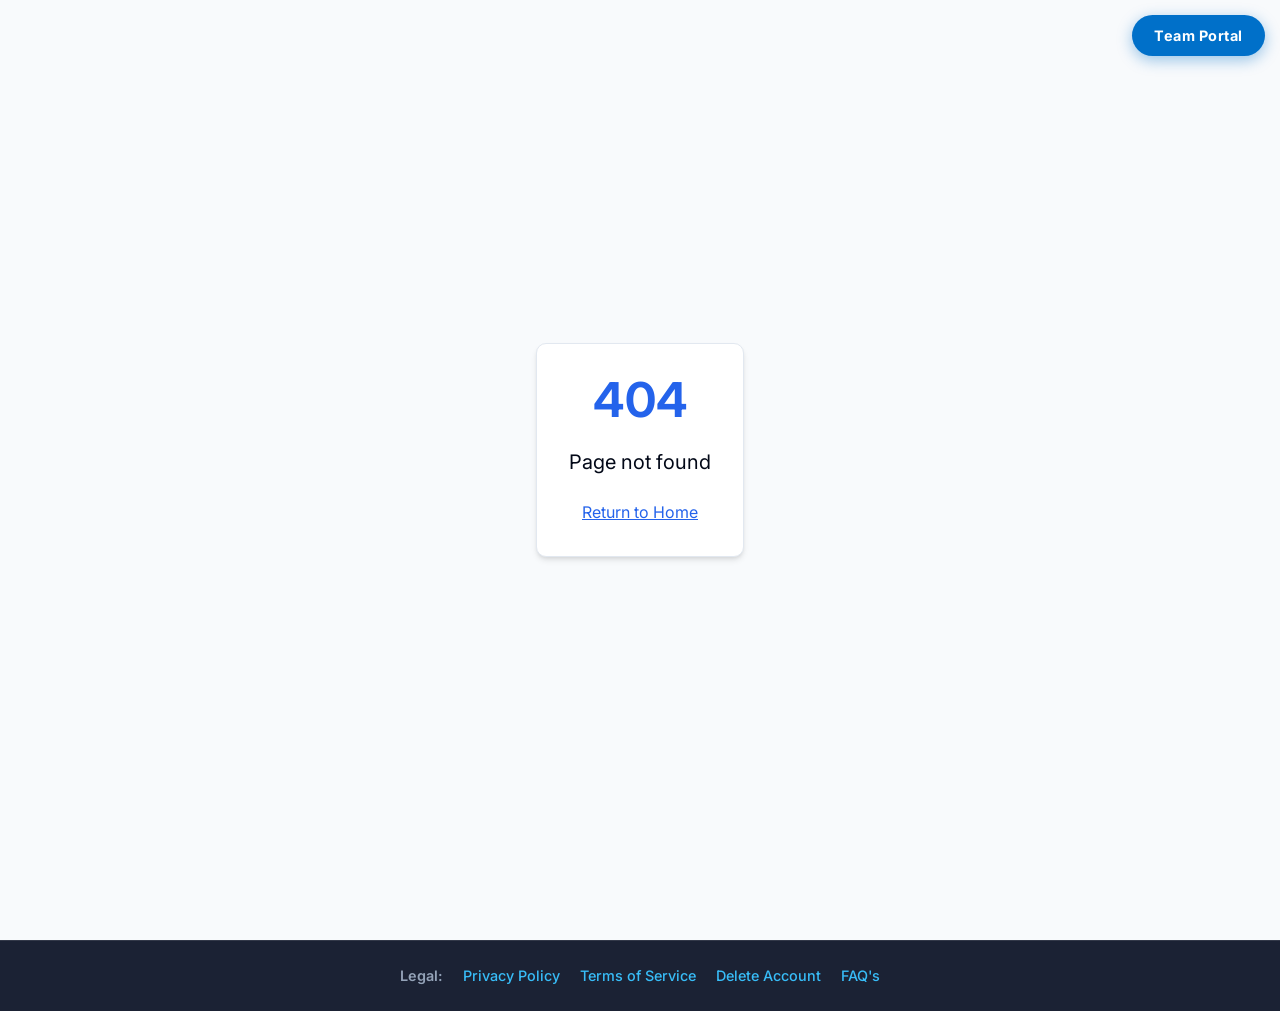
==== commit 951838f0: "fix: Restore missing closing brace that broke the entire script" ====
--- a/index.html
+++ b/index.html
@@ -155,24 +155,41 @@
                 overlay.style.top = (rect.top + window.scrollY) + 'px';
                 if (overlay.offsetHeight > 0) pricingSection.style.height = overlay.offsetHeight + 'px';
             }
+        }; // <-- FIXED MISSING CLOSING BRACE
+
         // 3. Inject New Features dynamically
         const injectNewFeatures = () => {
             const featuresSection = document.getElementById('features');
             if (!featuresSection || document.getElementById('custom-features-injected')) return;
 
-            // Find all div elements in the section that have a class string containing 'grid' or 'flex'.
-            const containers = Array.from(featuresSection.querySelectorAll('div')).filter(el => 
-                el.className && typeof el.className === 'string' && 
-                (el.className.includes('grid') || el.className.includes('flex')) && 
-                el.children.length > 2
-            );
-            
-            if (containers.length > 0) {
-                const container = containers[containers.length - 1]; // innermost container with multiple children
+            // Find the container holding the feature cards by finding the element with the most children
+            let maxChildren = 0;
+            let container = null;
+            
+            // We must check ALL elements, including the featuresSection itself, just in case it is the grid container!
+            const allElements = [featuresSection, ...Array.from(featuresSection.querySelectorAll('*'))];
+            
+            for (let i = 0; i < allElements.length; i++) {
+                const el = allElements[i];
+                let elementChildrenCount = 0;
+                for (let j = 0; j < el.children.length; j++) {
+                    // Count actual structural elements (ignore SVGs and headings if they are just titles)
+                    if (el.children[j].tagName !== 'SVG' && el.children[j].tagName !== 'PATH') {
+                        elementChildrenCount++;
+                    }
+                }
+                // If it has at least 2 children and more (or equal) to the current max, it's our container
+                if (elementChildrenCount >= maxChildren && elementChildrenCount >= 2) {
+                    maxChildren = elementChildrenCount;
+                    container = el;
+                }
+            }
+            
+            if (container) {
                 const card = container.children[0];
 
                 if (card) {
-                    // 1. Diagnostics Feature
+                    // 1. Diagnostics Feature (at-home testing)
                     const diagCard = card.cloneNode(true);
                     diagCard.id = 'custom-features-injected';
                     
